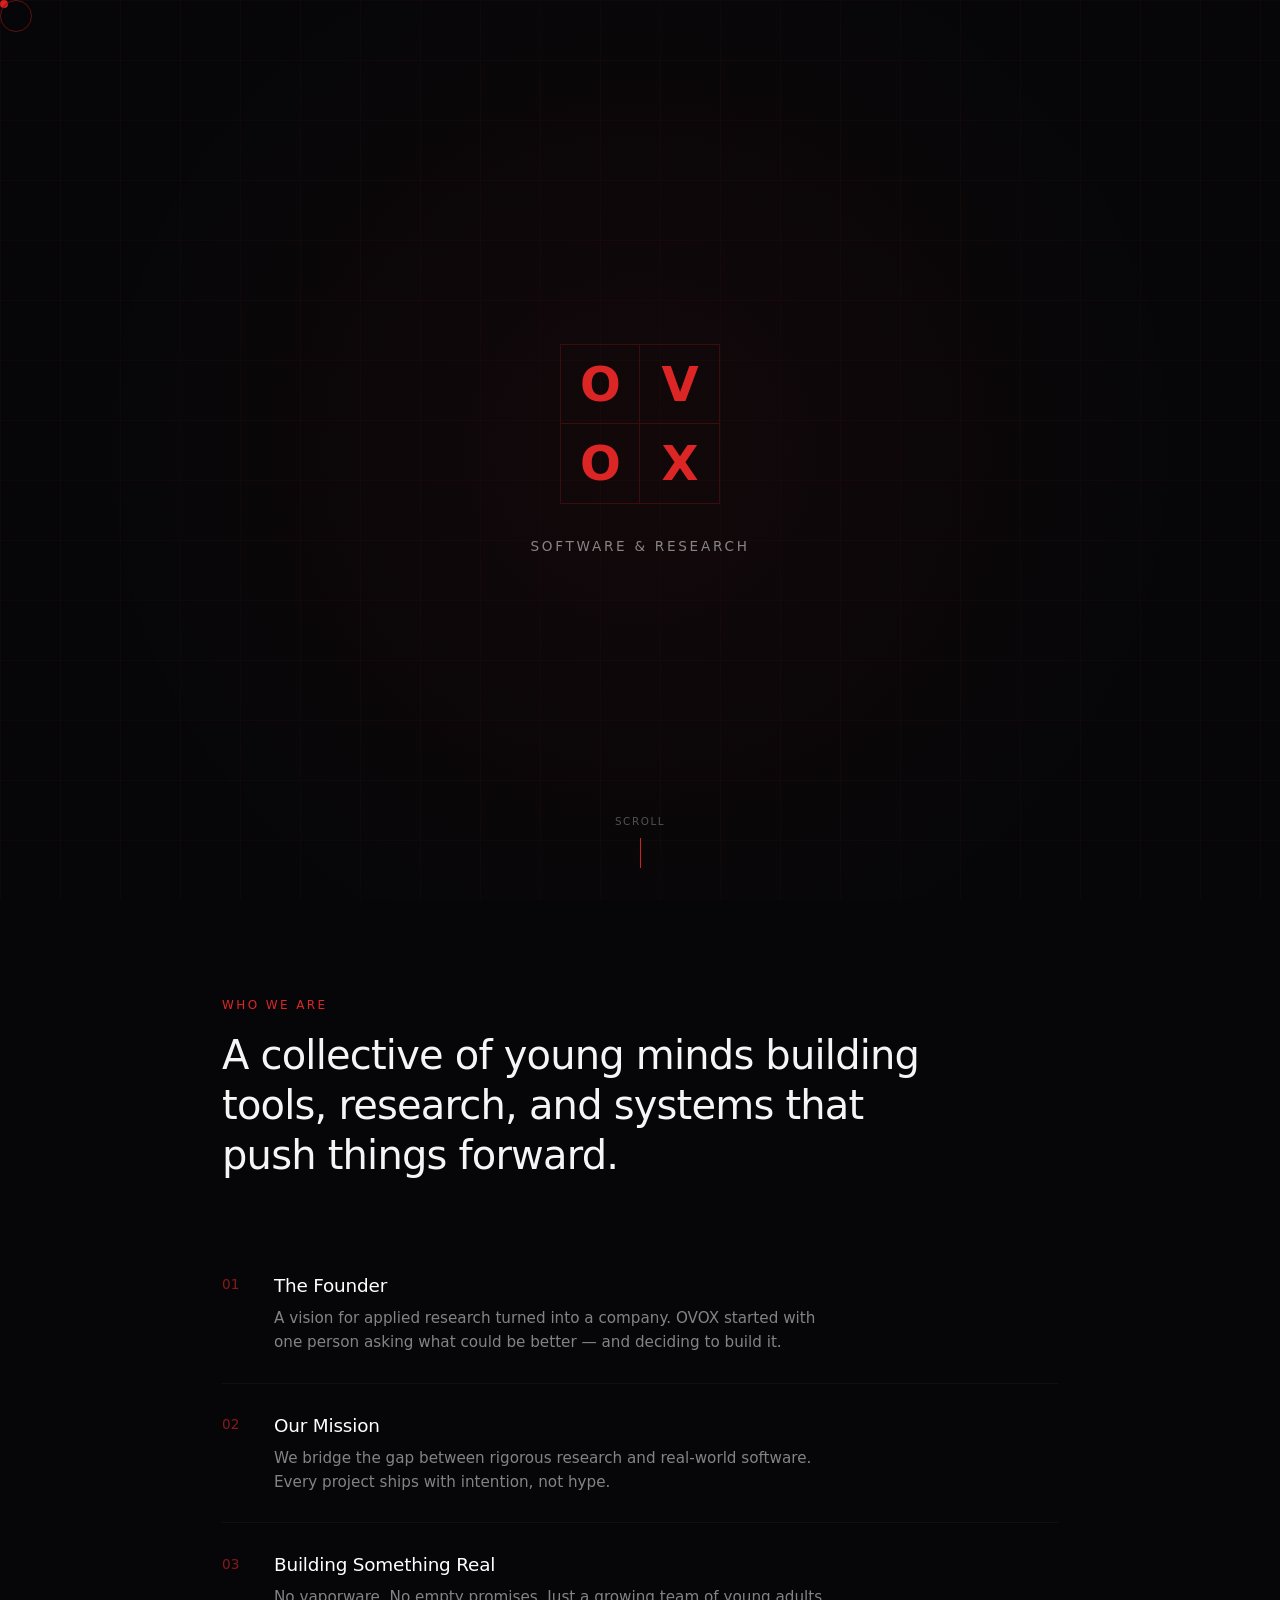
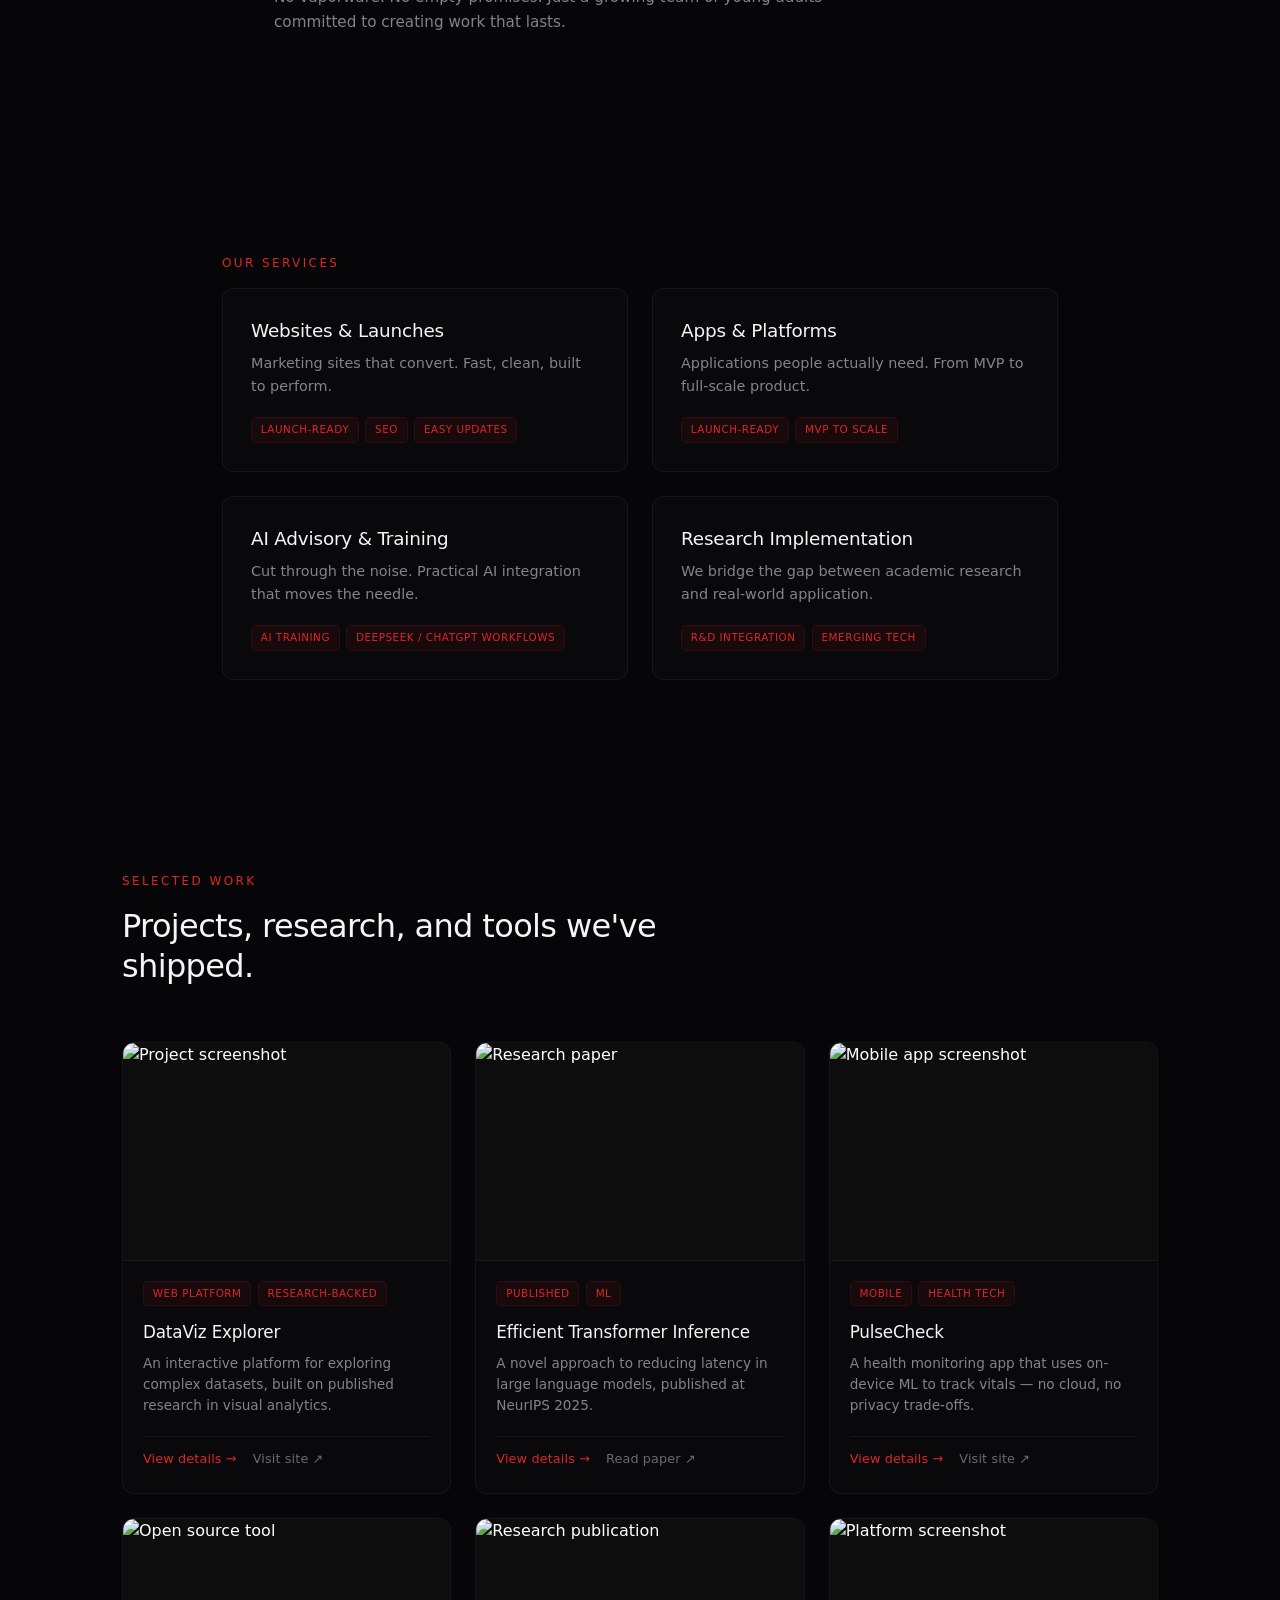
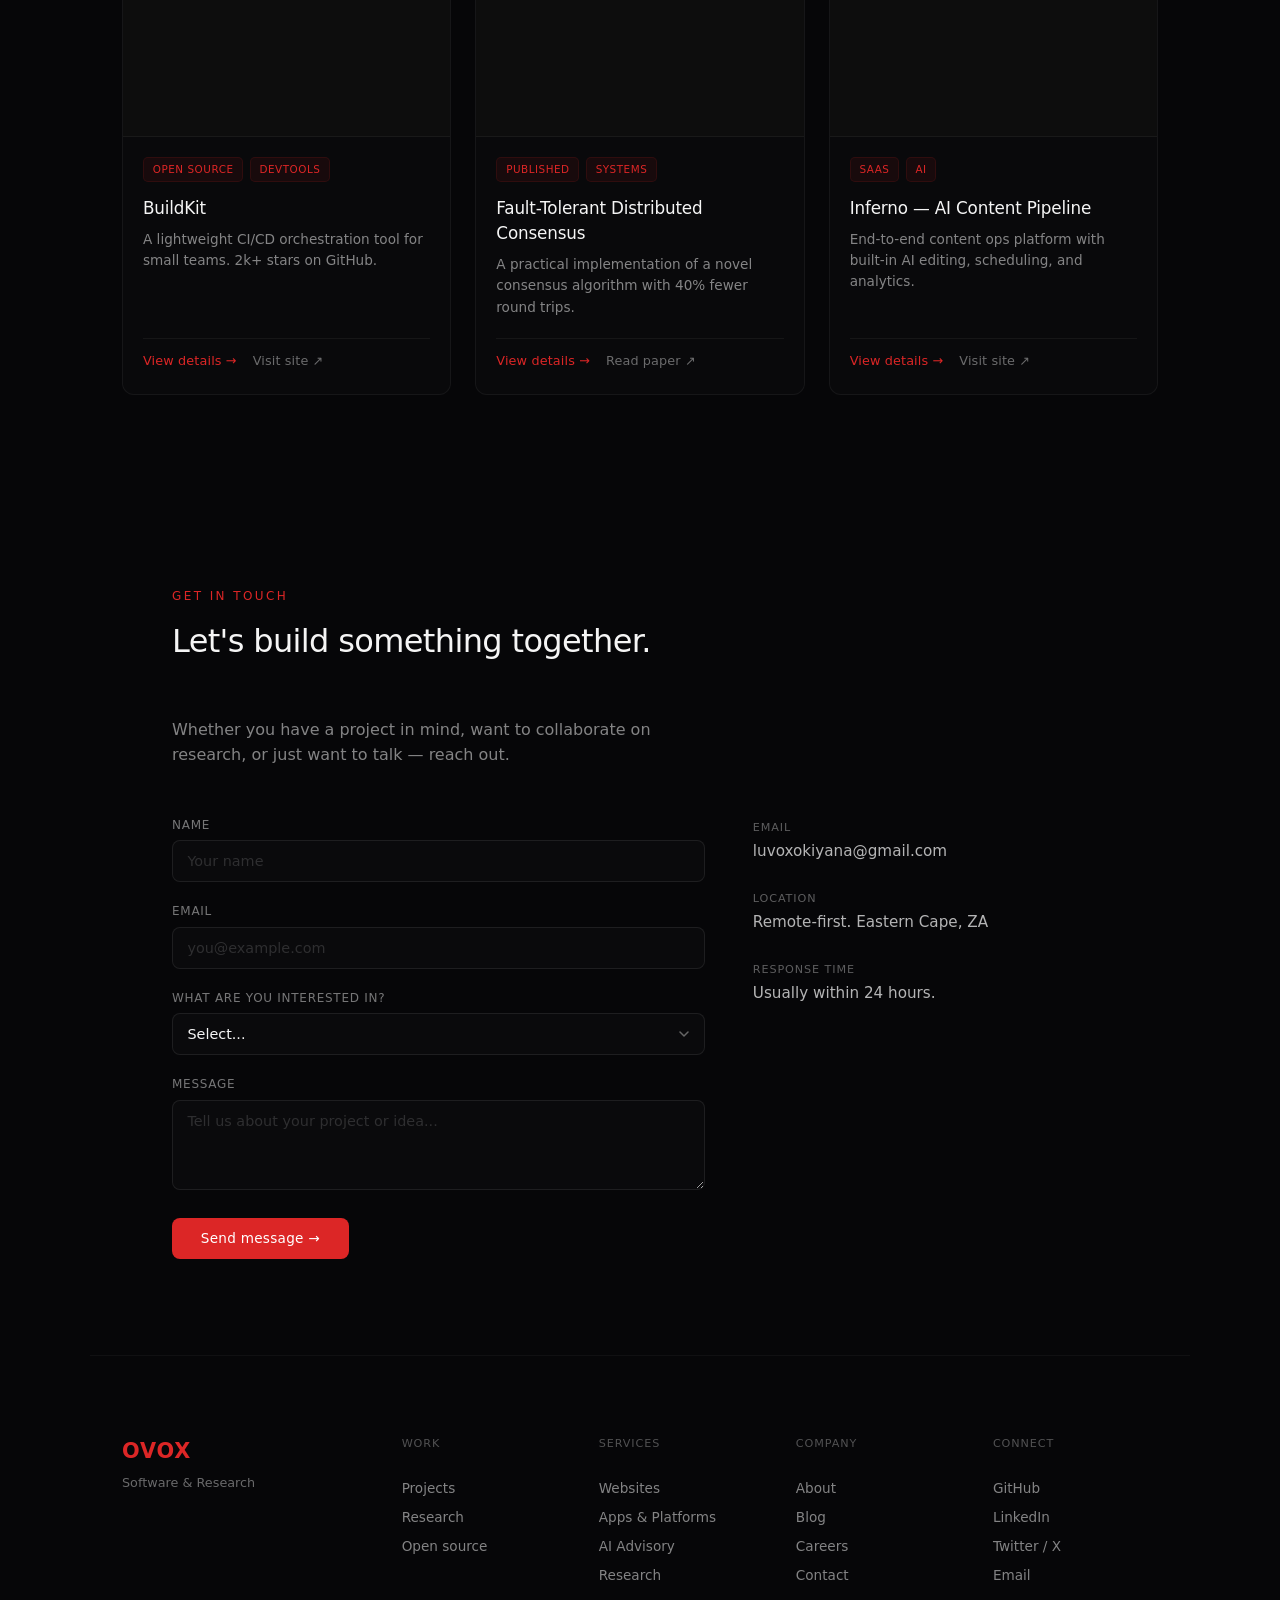
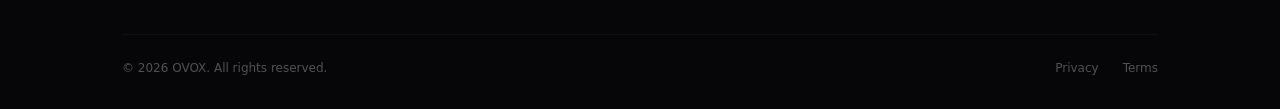
==== index.html @ ed53d941 "rough skeloton of the website" ====
<!DOCTYPE html>
<html lang="en">
<head>
    <meta charset="UTF-8">
    <meta name="viewport" content="width=device-width, initial-scale=1.0">
    <title>OVOX | Software & Research</title>
    <link rel="stylesheet" href="css/styles.css">
</head>
<body>
    <!-- Custom cursor elements -->
    <div class="cursor" id="cursor"></div>
    <div class="cursor-follower" id="cursorFollower"></div>

    <!-- Hero -->
    <div class="hero">
        <!-- Floating particles -->
        <div class="particles" id="particles"></div>

        <div class="logo-wrapper reveal">
            <div class="logo-icon">
                <div class="block">O</div>
                <div class="block">V</div>
                <div class="block">O</div>
                <div class="block">X</div>
            </div>
        </div>
        <p class="tagline reveal">Software & Research</p>

        <!-- Scroll indicator -->
        <div class="scroll-indicator" onclick="document.querySelector('.about').scrollIntoView({behavior:'smooth'})">
            <span>Scroll</span>
            <div class="scroll-line"></div>
        </div>
    </div>

    <!-- About -->
    <div class="about reveal" id="about">
        <span class="subheading">Who we are</span>
        <h2 class="heading">A collective of young minds building tools, research, and systems that push things forward.</h2>
        <div class="points">
            <div class="point">
                <span class="point-number">01</span>
                <div class="point-content">
                    <h3 class="point-title">The Founder</h3>
                    <p class="point-desc">A vision for applied research turned into a company. OVOX started with one person asking what could be better — and deciding to build it.</p>
                </div>
            </div>
            <div class="point">
                <span class="point-number">02</span>
                <div class="point-content">
                    <h3 class="point-title">Our Mission</h3>
                    <p class="point-desc">We bridge the gap between rigorous research and real-world software. Every project ships with intention, not hype.</p>
                </div>
            </div>
            <div class="point">
                <span class="point-number">03</span>
                <div class="point-content">
                    <h3 class="point-title">Building Something Real</h3>
                    <p class="point-desc">No vaporware. No empty promises. Just a growing team of young adults committed to creating work that lasts.</p>
                </div>
            </div>
        </div>
    </div>

    <!-- Services -->
    <div class="our-services reveal" id="services">
        <span class="subheading">Our Services</span>
        <div class="services-grid">
            <div class="service">
                <div class="service-title">Websites & Launches</div>
                <p class="service-desc">Marketing sites that convert. Fast, clean, built to perform.</p>
                <div class="badges">
                    <span class="badge">Launch-ready</span>
                    <span class="badge">SEO</span>
                    <span class="badge">Easy updates</span>
                </div>
            </div>
            <div class="service">
                <div class="service-title">Apps & Platforms</div>
                <p class="service-desc">Applications people actually need. From MVP to full-scale product.</p>
                <div class="badges">
                    <span class="badge">Launch-ready</span>
                    <span class="badge">MVP to scale</span>
                </div>
            </div>
            <div class="service">
                <div class="service-title">AI Advisory & Training</div>
                <p class="service-desc">Cut through the noise. Practical AI integration that moves the needle.</p>
                <div class="badges">
                    <span class="badge">AI training</span>
                    <span class="badge">DeepSeek / ChatGPT workflows</span>
                </div>
            </div>
            <div class="service">
                <div class="service-title">Research Implementation</div>
                <p class="service-desc">We bridge the gap between academic research and real-world application.</p>
                <div class="badges">
                    <span class="badge">R&D integration</span>
                    <span class="badge">Emerging tech</span>
                </div>
            </div>
        </div>
    </div>

    <!-- Selected Work -->
    <div class="selected-work reveal" id="projects">
        <span class="subheading">Selected Work</span>
        <h2 class="section-heading">Projects, research, and tools we've shipped.</h2>
        <div class="work-grid">
            <div class="work-card">
                <div class="work-image">
                    <img src="https://placehold.co/600x400/0a0a0a/333333?text=Project+01" alt="Project screenshot">
                </div>
                <div class="work-body">
                    <div class="badges">
                        <span class="badge">Web Platform</span>
                        <span class="badge">Research-backed</span>
                    </div>
                    <h3 class="work-title">DataViz Explorer</h3>
                    <p class="work-desc">An interactive platform for exploring complex datasets, built on published research in visual analytics.</p>
                    <div class="work-actions">
                        <a href="#" class="action-link">View details →</a>
                        <a href="#" class="action-link external">Visit site ↗</a>
                    </div>
                </div>
            </div>
            <div class="work-card">
                <div class="work-image">
                    <img src="https://placehold.co/600x400/0a0a0a/333333?text=Research+Paper" alt="Research paper">
                </div>
                <div class="work-body">
                    <div class="badges">
                        <span class="badge">Published</span>
                        <span class="badge">ML</span>
                    </div>
                    <h3 class="work-title">Efficient Transformer Inference</h3>
                    <p class="work-desc">A novel approach to reducing latency in large language models, published at NeurIPS 2025.</p>
                    <div class="work-actions">
                        <a href="#" class="action-link">View details →</a>
                        <a href="#" class="action-link external">Read paper ↗</a>
                    </div>
                </div>
            </div>
            <div class="work-card">
                <div class="work-image">
                    <img src="https://placehold.co/600x400/0a0a0a/333333?text=Mobile+App" alt="Mobile app screenshot">
                </div>
                <div class="work-body">
                    <div class="badges">
                        <span class="badge">Mobile</span>
                        <span class="badge">Health Tech</span>
                    </div>
                    <h3 class="work-title">PulseCheck</h3>
                    <p class="work-desc">A health monitoring app that uses on-device ML to track vitals — no cloud, no privacy trade-offs.</p>
                    <div class="work-actions">
                        <a href="#" class="action-link">View details →</a>
                        <a href="#" class="action-link external">Visit site ↗</a>
                    </div>
                </div>
            </div>
            <div class="work-card">
                <div class="work-image">
                    <img src="https://placehold.co/600x400/0a0a0a/333333?text=OSS+Tool" alt="Open source tool">
                </div>
                <div class="work-body">
                    <div class="badges">
                        <span class="badge">Open Source</span>
                        <span class="badge">DevTools</span>
                    </div>
                    <h3 class="work-title">BuildKit</h3>
                    <p class="work-desc">A lightweight CI/CD orchestration tool for small teams. 2k+ stars on GitHub.</p>
                    <div class="work-actions">
                        <a href="#" class="action-link">View details →</a>
                        <a href="#" class="action-link external">Visit site ↗</a>
                    </div>
                </div>
            </div>
            <div class="work-card">
                <div class="work-image">
                    <img src="https://placehold.co/600x400/0a0a0a/333333?text=Research+02" alt="Research publication">
                </div>
                <div class="work-body">
                    <div class="badges">
                        <span class="badge">Published</span>
                        <span class="badge">Systems</span>
                    </div>
                    <h3 class="work-title">Fault-Tolerant Distributed Consensus</h3>
                    <p class="work-desc">A practical implementation of a novel consensus algorithm with 40% fewer round trips.</p>
                    <div class="work-actions">
                        <a href="#" class="action-link">View details →</a>
                        <a href="#" class="action-link external">Read paper ↗</a>
                    </div>
                </div>
            </div>
            <div class="work-card">
                <div class="work-image">
                    <img src="https://placehold.co/600x400/0a0a0a/333333?text=Platform" alt="Platform screenshot">
                </div>
                <div class="work-body">
                    <div class="badges">
                        <span class="badge">SaaS</span>
                        <span class="badge">AI</span>
                    </div>
                    <h3 class="work-title">Inferno — AI Content Pipeline</h3>
                    <p class="work-desc">End-to-end content ops platform with built-in AI editing, scheduling, and analytics.</p>
                    <div class="work-actions">
                        <a href="#" class="action-link">View details →</a>
                        <a href="#" class="action-link external">Visit site ↗</a>
                    </div>
                </div>
            </div>
        </div>
    </div>

    <!-- Contact -->
    <div class="contact reveal" id="contact">
        <span class="subheading">Get in touch</span>
        <h2 class="section-heading">Let's build something together.</h2>
        <p class="contact-intro">Whether you have a project in mind, want to collaborate on research, or just want to talk — reach out.</p>
        <div class="contact-grid">
            <div class="contact-form-wrapper">
                <form class="contact-form" onsubmit="handleSubmit(event)">
                    <div class="form-group">
                        <label for="name">Name</label>
                        <input type="text" id="name" placeholder="Your name" required>
                    </div>
                    <div class="form-group">
                        <label for="email">Email</label>
                        <input type="email" id="email" placeholder="you@example.com" required>
                    </div>
                    <div class="form-group">
                        <label for="type">What are you interested in?</label>
                        <select id="type">
                            <option value="">Select...</option>
                            <option value="project">New project</option>
                            <option value="research">Research collaboration</option>
                            <option value="advisory">AI advisory</option>
                            <option value="other">Something else</option>
                        </select>
                    </div>
                    <div class="form-group">
                        <label for="message">Message</label>
                        <textarea id="message" rows="4" placeholder="Tell us about your project or idea..." required></textarea>
                    </div>
                    <button type="submit" class="submit-btn">Send message →</button>
                </form>
            </div>
            <div class="contact-info">
                <div class="info-item">
                    <span class="info-label">Email</span>
                    <a href="mailto:hello@ovox.co" class="info-value">luvoxokiyana@gmail.com</a>
                </div>
                <div class="info-item">
                    <span class="info-label">Location</span>
                    <span class="info-value">Remote-first. Eastern Cape, ZA</span>
                </div>
                <div class="info-item">
                    <span class="info-label">Response time</span>
                    <span class="info-value">Usually within 24 hours.</span>
                </div>
            </div>
        </div>
    </div>

    <!-- Footer -->
    <footer class="footer">
        <div class="footer-grid">
            <div class="footer-brand">
                <div class="footer-logo">
                    <span>OVOX</span>
                </div>
                <p class="footer-tagline">Software & Research</p>
            </div>
            <div class="footer-links">
                <h4 class="footer-heading">Work</h4>
                <a href="#projects">Projects</a>
                <a href="#projects">Research</a>
                <a href="https://github.com/luvoxokiyana">Open source</a>
            </div>
            <div class="footer-links">
                <h4 class="footer-heading">Services</h4>
                <a href="#services">Websites</a>
                <a href="#services">Apps & Platforms</a>
                <a href="#services">AI Advisory</a>
                <a href="#services">Research</a>
            </div>
            <div class="footer-links">
                <h4 class="footer-heading">Company</h4>
                <a href="#about">About</a>
                <a href="#about">Blog</a>
                <a href="#about">Careers</a>
                <a href="#contact">Contact</a>
            </div>
            <div class="footer-links">
                <h4 class="footer-heading">Connect</h4>
                <a href="https://github.com/luvoxokiyana">GitHub</a>
                <a href="#">LinkedIn</a>
                <a href="#">Twitter / X</a>
                <a href="#">Email</a>
            </div>
        </div>
        <div class="footer-bottom">
            <span>© 2026 OVOX. All rights reserved.</span>
            <div class="footer-bottom-links">
                <a href="#">Privacy</a>
                <a href="#">Terms</a>
            </div>
        </div>
    </footer>

    <script src="js/main.js"></script>
</body>
</html>
---- css/styles.css ----
/* ========== RESET & BASE ========== */
        * {
            margin: 0;
            padding: 0;
            box-sizing: border-box;
        }

        html {
            scroll-behavior: smooth;
        }

        body {
            font-family: 'Inter', 'SF Pro Display', 'Segoe UI', system-ui, -apple-system, sans-serif;
            background: #060608;
            color: #ffffff;
            line-height: 1.5;
            cursor: default;
        }

        /* Custom cursor */
        .cursor {
            width: 8px;
            height: 8px;
            background: #dc2626;
            border-radius: 50%;
            position: fixed;
            pointer-events: none;
            z-index: 9999;
            mix-blend-mode: difference;
            transition: transform 0.15s ease;
        }

        .cursor-follower {
            width: 32px;
            height: 32px;
            border: 1px solid rgba(220, 38, 38, 0.4);
            border-radius: 50%;
            position: fixed;
            pointer-events: none;
            z-index: 9998;
            transition: transform 0.3s ease, width 0.3s ease, height 0.3s ease;
        }

        /* ========== UTILITY ========== */
        .subheading {
            display: block;
            font-size: 0.75rem;
            font-weight: 500;
            letter-spacing: 0.2em;
            text-transform: uppercase;
            color: #dc2626;
            margin-bottom: 1rem;
        }

        .section-heading {
            font-size: 2rem;
            font-weight: 500;
            letter-spacing: -0.02em;
            line-height: 1.25;
            color: #f5f5f5;
            margin-bottom: 3.5rem;
            max-width: 600px;
        }

        /* ========== HERO ========== */
        .hero {
            min-height: 100vh;
            background-color: #060608;
            display: flex;
            flex-direction: column;
            align-items: center;
            justify-content: center;
            position: relative;
            overflow: hidden;
            background-image:
                linear-gradient(rgba(220, 38, 38, 0.04) 1px, transparent 1px),
                linear-gradient(90deg, rgba(220, 38, 38, 0.04) 1px, transparent 1px);
            background-size: 60px 60px;
        }

        .hero::before {
            content: '';
            position: absolute;
            inset: 0;
            background: radial-gradient(circle at 50% 50%, rgba(220, 38, 38, 0.06) 0%, transparent 70%);
            pointer-events: none;
        }

        /* Scan line effect */
        .hero::after {
            content: '';
            position: absolute;
            top: 0;
            left: 0;
            width: 100%;
            height: 100%;
            background: repeating-linear-gradient(0deg,
                    transparent,
                    transparent 2px,
                    rgba(0, 0, 0, 0.03) 2px,
                    rgba(0, 0, 0, 0.03) 4px);
            pointer-events: none;
            z-index: 1;
        }

        /* Floating particles */
        .particles {
            position: absolute;
            inset: 0;
            pointer-events: none;
            z-index: 0;
        }

        .particle {
            position: absolute;
            width: 2px;
            height: 2px;
            background: #dc2626;
            border-radius: 50%;
            animation: float 6s infinite;
            opacity: 0;
        }

        @keyframes float {
            0% {
                opacity: 0;
                transform: translateY(0) translateX(0);
            }
            20% {
                opacity: 0.6;
            }
            100% {
                opacity: 0;
                transform: translateY(-100vh) translateX(50px);
            }
        }

        .logo-wrapper {
            position: relative;
            z-index: 2;
            margin-bottom: 2rem;
        }

        .logo-icon {
            display: grid;
            grid-template-columns: 1fr 1fr;
            grid-template-rows: 1fr 1fr;
            width: 160px;
            height: 160px;
            font-weight: 700;
            transition: transform 0.4s cubic-bezier(0.175, 0.885, 0.32, 1.275);
            animation: logoPulse 4s ease-in-out infinite;
        }

        @keyframes logoPulse {
            0%,
            100% {
                filter: drop-shadow(0 0 20px rgba(220, 38, 38, 0.3));
            }
            50% {
                filter: drop-shadow(0 0 40px rgba(220, 38, 38, 0.6));
            }
        }

        .logo-icon:hover {
            transform: scale(1.05) rotate(-2deg);
        }

        .block {
            display: flex;
            align-items: center;
            justify-content: center;
            font-size: 3rem;
            font-weight: 600;
            letter-spacing: -0.02em;
            color: #dc2626;
            background: transparent;
            border: 1px solid rgba(220, 38, 38, 0.2);
            transition: all 0.3s ease;
            user-select: none;
            position: relative;
        }

        .block:nth-child(1) {
            border-right: 1px solid rgba(220, 38, 38, 0.2);
            border-bottom: 1px solid rgba(220, 38, 38, 0.2);
        }
        .block:nth-child(2) {
            border-left: none;
            border-bottom: 1px solid rgba(220, 38, 38, 0.2);
        }
        .block:nth-child(3) {
            border-right: 1px solid rgba(220, 38, 38, 0.2);
            border-top: none;
        }
        .block:nth-child(4) {
            border-left: none;
            border-top: none;
        }

        .logo-icon:hover .block {
            border-color: rgba(220, 38, 38, 0.6);
            text-shadow: 0 0 20px rgba(220, 38, 38, 0.5);
        }

        .tagline {
            position: relative;
            z-index: 2;
            font-size: 0.85rem;
            font-weight: 400;
            letter-spacing: 0.2em;
            text-transform: uppercase;
            color: rgba(255, 255, 255, 0.5);
            animation: fadeInUp 1s ease 0.3s both;
        }

        @keyframes fadeInUp {
            from {
                opacity: 0;
                transform: translateY(20px);
            }
            to {
                opacity: 1;
                transform: translateY(0);
            }
        }

        /* Scroll indicator */
        .scroll-indicator {
            position: absolute;
            bottom: 2rem;
            left: 50%;
            transform: translateX(-50%);
            z-index: 2;
            display: flex;
            flex-direction: column;
            align-items: center;
            gap: 0.5rem;
            animation: bounce 2s infinite;
            cursor: pointer;
        }

        .scroll-indicator span {
            font-size: 0.65rem;
            letter-spacing: 0.15em;
            text-transform: uppercase;
            color: rgba(255, 255, 255, 0.3);
        }

        .scroll-line {
            width: 1px;
            height: 30px;
            background: rgba(220, 38, 38, 0.4);
            position: relative;
            overflow: hidden;
        }

        .scroll-line::after {
            content: '';
            position: absolute;
            top: 0;
            left: 0;
            width: 100%;
            height: 100%;
            background: #dc2626;
            animation: scrollDown 2s infinite;
        }

        @keyframes scrollDown {
            0% {
                transform: translateY(-100%);
            }
            100% {
                transform: translateY(100%);
            }
        }

        @keyframes bounce {
            0%,
            100% {
                transform: translateX(-50%) translateY(0);
            }
            50% {
                transform: translateX(-50%) translateY(8px);
            }
        }

        /* ========== ABOUT ========== */
        .about {
            max-width: 900px;
            margin: 0 auto;
            padding: 6rem 2rem;
            color: #ffffff;
            position: relative;
        }

        .heading {
            font-size: 2.5rem;
            font-weight: 500;
            line-height: 1.25;
            letter-spacing: -0.02em;
            color: #f5f5f5;
            margin-bottom: 4rem;
            max-width: 700px;
        }

        .points {
            display: flex;
            flex-direction: column;
            gap: 0;
        }

        .point {
            display: flex;
            align-items: flex-start;
            gap: 1.5rem;
            padding: 1.75rem 0;
            border-bottom: 1px solid rgba(255, 255, 255, 0.04);
            transition: all 0.3s ease;
            cursor: default;
            position: relative;
        }

        .point::before {
            content: '';
            position: absolute;
            left: 0;
            top: 0;
            width: 0;
            height: 100%;
            background: rgba(220, 38, 38, 0.03);
            transition: width 0.4s ease;
        }

        .point:hover::before {
            width: 100%;
        }

        .point:hover {
            padding-left: 0.5rem;
        }

        .point:last-child {
            border-bottom: none;
        }

        .point-number {
            font-size: 0.85rem;
            font-weight: 500;
            color: #dc2626;
            opacity: 0.6;
            min-width: 28px;
            padding-top: 0.15rem;
            transition: opacity 0.3s ease;
            position: relative;
            z-index: 1;
        }

        .point:hover .point-number {
            opacity: 1;
        }

        .point-content {
            position: relative;
            z-index: 1;
        }

        .point-title {
            font-size: 1.15rem;
            font-weight: 500;
            color: #ffffff;
            margin-bottom: 0.4rem;
            letter-spacing: -0.01em;
        }

        .point-desc {
            font-size: 0.95rem;
            line-height: 1.6;
            color: rgba(255, 255, 255, 0.5);
            max-width: 550px;
            transition: color 0.3s ease;
        }

        .point:hover .point-desc {
            color: rgba(255, 255, 255, 0.7);
        }

        /* ========== SERVICES ========== */
        .our-services {
            max-width: 900px;
            margin: 0 auto;
            padding: 6rem 2rem;
            color: #ffffff;
        }

        .services-grid {
            display: grid;
            grid-template-columns: 1fr 1fr;
            gap: 1.5rem;
        }

        .service {
            background: rgba(255, 255, 255, 0.015);
            border: 1px solid rgba(255, 255, 255, 0.05);
            border-radius: 12px;
            padding: 1.75rem;
            transition: all 0.4s cubic-bezier(0.175, 0.885, 0.32, 1.275);
            position: relative;
            overflow: hidden;
        }

        .service::after {
            content: '';
            position: absolute;
            top: -50%;
            right: -50%;
            width: 100%;
            height: 100%;
            background: radial-gradient(circle, rgba(220, 38, 38, 0.08) 0%, transparent 70%);
            opacity: 0;
            transition: opacity 0.4s ease;
            pointer-events: none;
        }

        .service:hover {
            border-color: rgba(220, 38, 38, 0.25);
            transform: translateY(-4px);
            box-shadow: 0 20px 40px rgba(0, 0, 0, 0.4);
        }

        .service:hover::after {
            opacity: 1;
        }

        .service-title {
            font-size: 1.15rem;
            font-weight: 500;
            letter-spacing: -0.01em;
            color: #f5f5f5;
            margin-bottom: 0.5rem;
            position: relative;
            z-index: 1;
        }

        .service-desc {
            font-size: 0.9rem;
            line-height: 1.55;
            color: rgba(255, 255, 255, 0.5);
            margin-bottom: 1.25rem;
            position: relative;
            z-index: 1;
        }

        .badges {
            display: flex;
            flex-wrap: wrap;
            gap: 0.4rem;
            position: relative;
            z-index: 1;
        }

        .badge {
            font-size: 0.65rem;
            font-weight: 500;
            letter-spacing: 0.05em;
            text-transform: uppercase;
            color: #dc2626;
            background: rgba(220, 38, 38, 0.07);
            border: 1px solid rgba(220, 38, 38, 0.12);
            border-radius: 5px;
            padding: 0.25rem 0.55rem;
            white-space: nowrap;
            transition: all 0.3s ease;
        }

        .service:hover .badge {
            border-color: rgba(220, 38, 38, 0.3);
            background: rgba(220, 38, 38, 0.1);
        }

        /* ========== SELECTED WORK ========== */
        .selected-work {
            max-width: 1100px;
            margin: 0 auto;
            padding: 6rem 2rem;
            color: #ffffff;
        }

        .work-grid {
            display: grid;
            grid-template-columns: repeat(3, 1fr);
            gap: 1.5rem;
        }

        .work-card {
            background: rgba(255, 255, 255, 0.015);
            border: 1px solid rgba(255, 255, 255, 0.05);
            border-radius: 12px;
            overflow: hidden;
            transition: all 0.4s cubic-bezier(0.175, 0.885, 0.32, 1.275);
            display: flex;
            flex-direction: column;
            position: relative;
        }

        .work-card:hover {
            border-color: rgba(220, 38, 38, 0.25);
            transform: translateY(-6px);
            box-shadow: 0 30px 60px rgba(0, 0, 0, 0.5);
        }

        .work-image {
            width: 100%;
            aspect-ratio: 3 / 2;
            overflow: hidden;
            background: #0d0d0d;
            border-bottom: 1px solid rgba(255, 255, 255, 0.05);
            position: relative;
        }

        .work-image img {
            width: 100%;
            height: 100%;
            object-fit: cover;
            display: block;
            transition: transform 0.5s ease;
        }

        .work-card:hover .work-image img {
            transform: scale(1.05);
        }

        /* Overlay on hover */
        .work-image::after {
            content: '';
            position: absolute;
            inset: 0;
            background: rgba(220, 38, 38, 0.1);
            opacity: 0;
            transition: opacity 0.3s ease;
        }

        .work-card:hover .work-image::after {
            opacity: 1;
        }

        .work-body {
            padding: 1.25rem 1.25rem 1.5rem;
            display: flex;
            flex-direction: column;
            flex: 1;
        }

        .work-title {
            font-size: 1.05rem;
            font-weight: 500;
            letter-spacing: -0.01em;
            color: #f5f5f5;
            margin-bottom: 0.5rem;
            margin-top: 0.85rem;
        }

        .work-desc {
            font-size: 0.85rem;
            line-height: 1.55;
            color: rgba(255, 255, 255, 0.5);
            margin-bottom: 1.25rem;
            flex: 1;
        }

        .work-actions {
            display: flex;
            gap: 1rem;
            padding-top: 0.75rem;
            border-top: 1px solid rgba(255, 255, 255, 0.05);
        }

        .action-link {
            font-size: 0.8rem;
            font-weight: 500;
            color: #dc2626;
            text-decoration: none;
            transition: all 0.2s ease;
            letter-spacing: 0.01em;
            position: relative;
        }

        .action-link::after {
            content: '';
            position: absolute;
            bottom: -2px;
            left: 0;
            width: 0;
            height: 1px;
            background: #dc2626;
            transition: width 0.3s ease;
        }

        .action-link:hover::after {
            width: 100%;
        }

        .action-link.external {
            color: rgba(255, 255, 255, 0.4);
        }

        .action-link.external::after {
            background: rgba(255, 255, 255, 0.4);
        }

        .action-link.external:hover {
            color: rgba(255, 255, 255, 0.8);
        }

        /* ========== CONTACT ========== */
        .contact {
            max-width: 1000px;
            margin: 0 auto;
            padding: 6rem 2rem;
            color: #ffffff;
        }

        .contact-intro {
            font-size: 1rem;
            line-height: 1.6;
            color: rgba(255, 255, 255, 0.5);
            margin-bottom: 3rem;
            max-width: 500px;
        }

        .contact-grid {
            display: grid;
            grid-template-columns: 1.2fr 0.8fr;
            gap: 3rem;
        }

        .contact-form {
            display: flex;
            flex-direction: column;
            gap: 1.25rem;
        }

        .form-group {
            display: flex;
            flex-direction: column;
            gap: 0.4rem;
        }

        .form-group label {
            font-size: 0.75rem;
            font-weight: 500;
            letter-spacing: 0.06em;
            text-transform: uppercase;
            color: rgba(255, 255, 255, 0.45);
        }

        .form-group input,
        .form-group select,
        .form-group textarea {
            background: rgba(255, 255, 255, 0.02);
            border: 1px solid rgba(255, 255, 255, 0.08);
            border-radius: 8px;
            padding: 0.75rem 0.9rem;
            font-size: 0.9rem;
            font-family: inherit;
            color: #f5f5f5;
            transition: all 0.3s ease;
            outline: none;
            resize: vertical;
        }

        .form-group input:focus,
        .form-group select:focus,
        .form-group textarea:focus {
            border-color: rgba(220, 38, 38, 0.5);
            background: rgba(220, 38, 38, 0.03);
            box-shadow: 0 0 0 4px rgba(220, 38, 38, 0.05);
        }

        .form-group input::placeholder,
        .form-group textarea::placeholder {
            color: rgba(255, 255, 255, 0.15);
        }

        .form-group select {
            appearance: none;
            background-image: url("data:image/svg+xml,%3Csvg width='10' height='6' viewBox='0 0 10 6' fill='none' xmlns='http://www.w3.org/2000/svg'%3E%3Cpath d='M1 1L5 5L9 1' stroke='%23666666' stroke-width='1.5' stroke-linecap='round' stroke-linejoin='round'/%3E%3C/svg%3E");
            background-repeat: no-repeat;
            background-position: right 0.9rem center;
            padding-right: 2.2rem;
            cursor: pointer;
        }

        .form-group select option {
            background: #111;
            color: #f5f5f5;
        }

        .submit-btn {
            display: inline-flex;
            align-items: center;
            gap: 0.5rem;
            width: fit-content;
            margin-top: 0.5rem;
            padding: 0.8rem 1.8rem;
            font-size: 0.85rem;
            font-weight: 500;
            font-family: inherit;
            letter-spacing: 0.02em;
            color: #ffffff;
            background: #dc2626;
            border: none;
            border-radius: 8px;
            cursor: pointer;
            transition: all 0.3s ease;
            position: relative;
            overflow: hidden;
        }

        .submit-btn::before {
            content: '';
            position: absolute;
            top: 50%;
            left: 50%;
            width: 0;
            height: 0;
            background: rgba(255, 255, 255, 0.2);
            border-radius: 50%;
            transform: translate(-50%, -50%);
            transition: width 0.6s ease, height 0.6s ease;
        }

        .submit-btn:hover::before {
            width: 300px;
            height: 300px;
        }

        .submit-btn:hover {
            background: #b91c1c;
            transform: translateY(-2px);
            box-shadow: 0 10px 30px rgba(220, 38, 38, 0.3);
        }

        .submit-btn:active {
            transform: translateY(0);
        }

        .contact-info {
            display: flex;
            flex-direction: column;
            gap: 1.75rem;
            padding-top: 0.25rem;
        }

        .info-item {
            display: flex;
            flex-direction: column;
            gap: 0.2rem;
            transition: transform 0.3s ease;
        }

        .info-item:hover {
            transform: translateX(4px);
        }

        .info-label {
            font-size: 0.7rem;
            font-weight: 500;
            letter-spacing: 0.08em;
            text-transform: uppercase;
            color: rgba(255, 255, 255, 0.35);
        }

        .info-value {
            font-size: 0.95rem;
            color: rgba(255, 255, 255, 0.7);
            text-decoration: none;
            transition: color 0.2s ease;
        }

        a.info-value:hover {
            color: #dc2626;
        }

        /* ========== FOOTER ========== */
        .footer {
            max-width: 1100px;
            margin: 0 auto;
            padding: 5rem 2rem 2rem;
            color: #ffffff;
            border-top: 1px solid rgba(255, 255, 255, 0.04);
        }

        .footer-grid {
            display: grid;
            grid-template-columns: 1.5fr 1fr 1fr 1fr 1fr;
            gap: 2rem;
            margin-bottom: 3rem;
        }

        .footer-logo span {
            font-size: 1.3rem;
            font-weight: 700;
            letter-spacing: 0.04em;
            color: #dc2626;
            transition: text-shadow 0.3s ease;
        }

        .footer-logo:hover span {
            text-shadow: 0 0 20px rgba(220, 38, 38, 0.5);
        }

        .footer-tagline {
            font-size: 0.8rem;
            color: rgba(255, 255, 255, 0.4);
            margin-top: 0.35rem;
        }

        .footer-heading {
            font-size: 0.7rem;
            font-weight: 500;
            letter-spacing: 0.08em;
            text-transform: uppercase;
            color: rgba(255, 255, 255, 0.3);
            margin-bottom: 1rem;
        }

        .footer-links {
            display: flex;
            flex-direction: column;
            gap: 0.55rem;
        }

        .footer-links a {
            font-size: 0.85rem;
            color: rgba(255, 255, 255, 0.5);
            text-decoration: none;
            transition: all 0.2s ease;
            width: fit-content;
            position: relative;
        }

        .footer-links a::after {
            content: '';
            position: absolute;
            bottom: -2px;
            left: 0;
            width: 0;
            height: 1px;
            background: #dc2626;
            transition: width 0.3s ease;
        }

        .footer-links a:hover {
            color: #dc2626;
        }

        .footer-links a:hover::after {
            width: 100%;
        }

        .footer-bottom {
            display: flex;
            justify-content: space-between;
            align-items: center;
            padding-top: 1.5rem;
            border-top: 1px solid rgba(255, 255, 255, 0.04);
            font-size: 0.75rem;
            color: rgba(255, 255, 255, 0.3);
        }

        .footer-bottom-links {
            display: flex;
            gap: 1.5rem;
        }

        .footer-bottom-links a {
            color: rgba(255, 255, 255, 0.3);
            text-decoration: none;
            transition: color 0.2s ease;
        }

        .footer-bottom-links a:hover {
            color: rgba(255, 255, 255, 0.6);
        }

        /* ========== REVEAL ON SCROLL ========== */
        .reveal {
            opacity: 0;
            transform: translateY(30px);
            transition: opacity 0.8s ease, transform 0.8s ease;
        }

        .reveal.visible {
            opacity: 1;
            transform: translateY(0);
        }

        /* ========== RESPONSIVE ========== */
        @media (max-width: 900px) {
            .work-grid {
                grid-template-columns: 1fr 1fr;
            }
            .footer-grid {
                grid-template-columns: 1fr 1fr;
            }
            .footer-brand {
                grid-column: 1 / -1;
            }
        }

        @media (max-width: 768px) {
            .contact-grid {
                grid-template-columns: 1fr;
            }
            .contact-info {
                flex-direction: row;
                flex-wrap: wrap;
            }
            .heading {
                font-size: 1.75rem;
            }
            .section-heading {
                font-size: 1.5rem;
            }
        }

        @media (max-width: 700px) {
            .services-grid {
                grid-template-columns: 1fr;
            }
        }

        @media (max-width: 550px) {
            .work-grid {
                grid-template-columns: 1fr;
            }
            .footer-grid {
                grid-template-columns: 1fr;
            }
            .footer-bottom {
                flex-direction: column;
                gap: 0.75rem;
                align-items: flex-start;
            }
            .point {
                flex-direction: column;
                gap: 0.5rem;
            }
        }
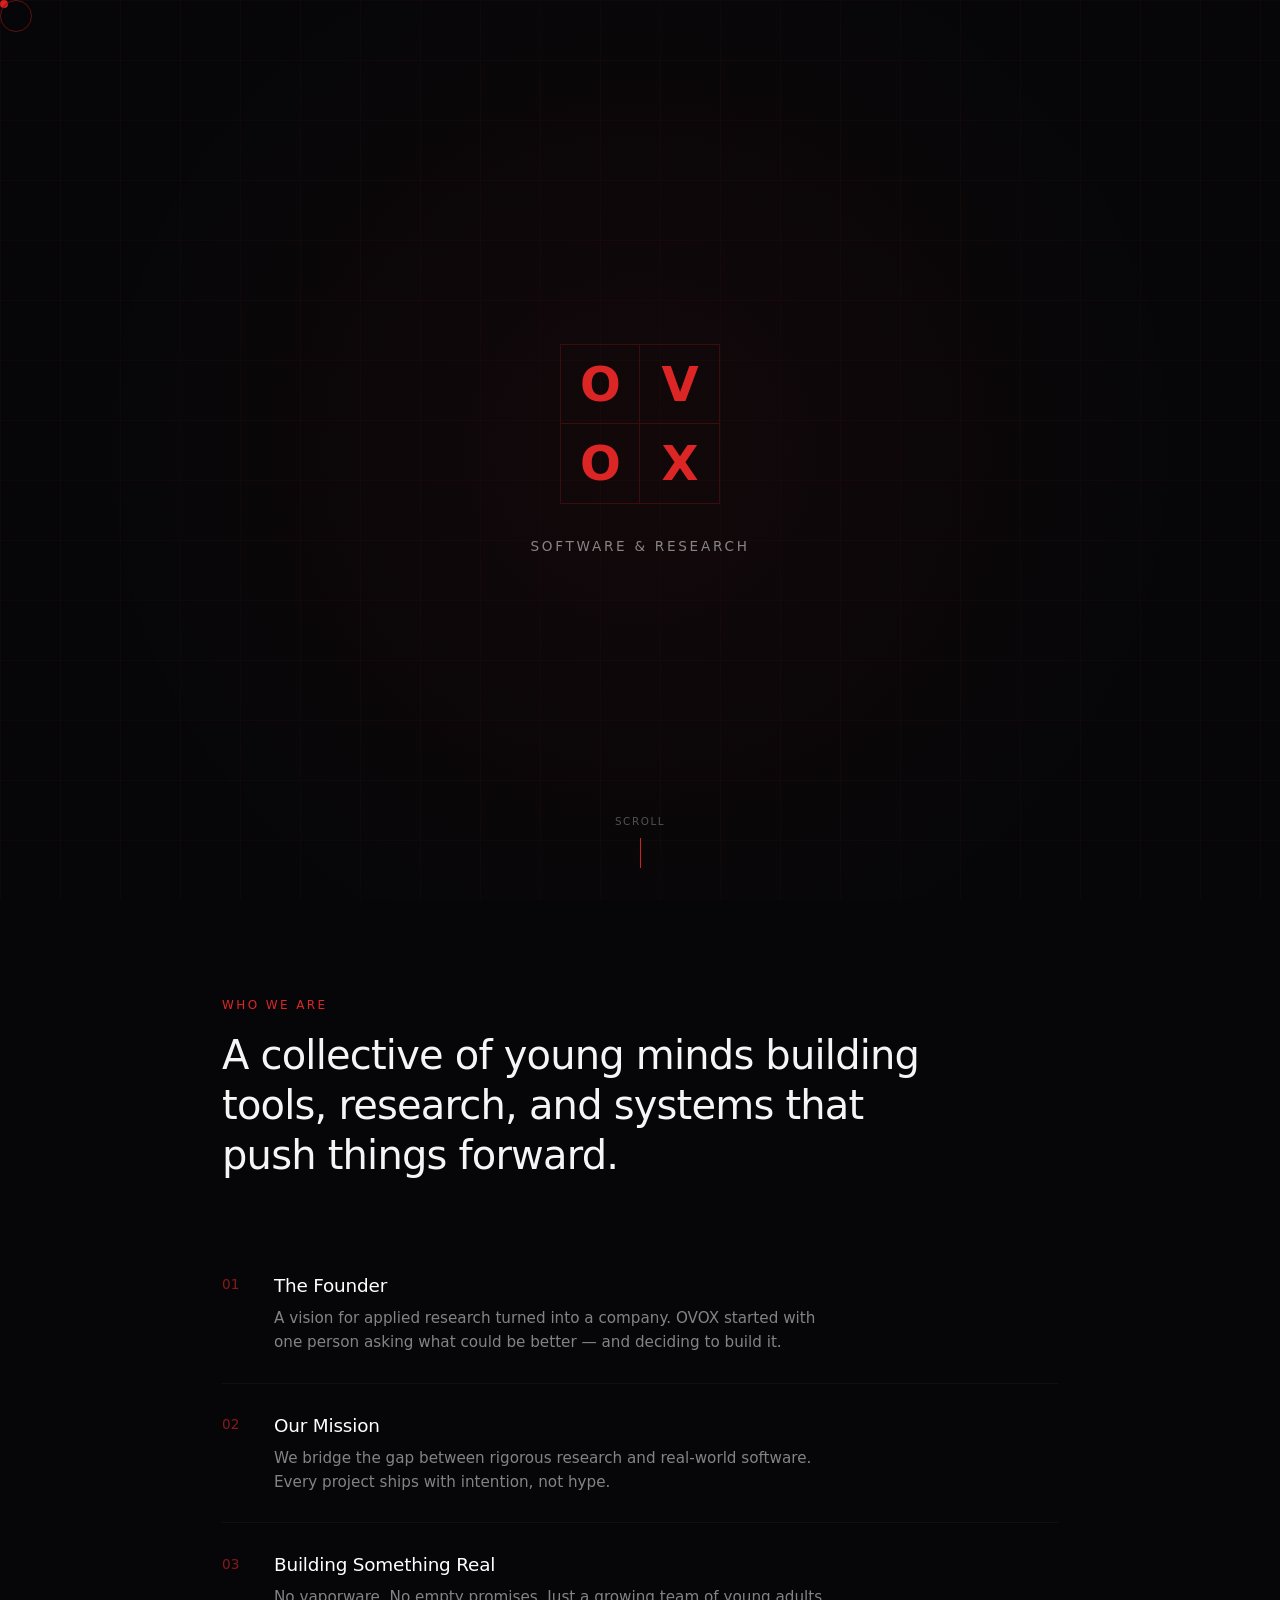
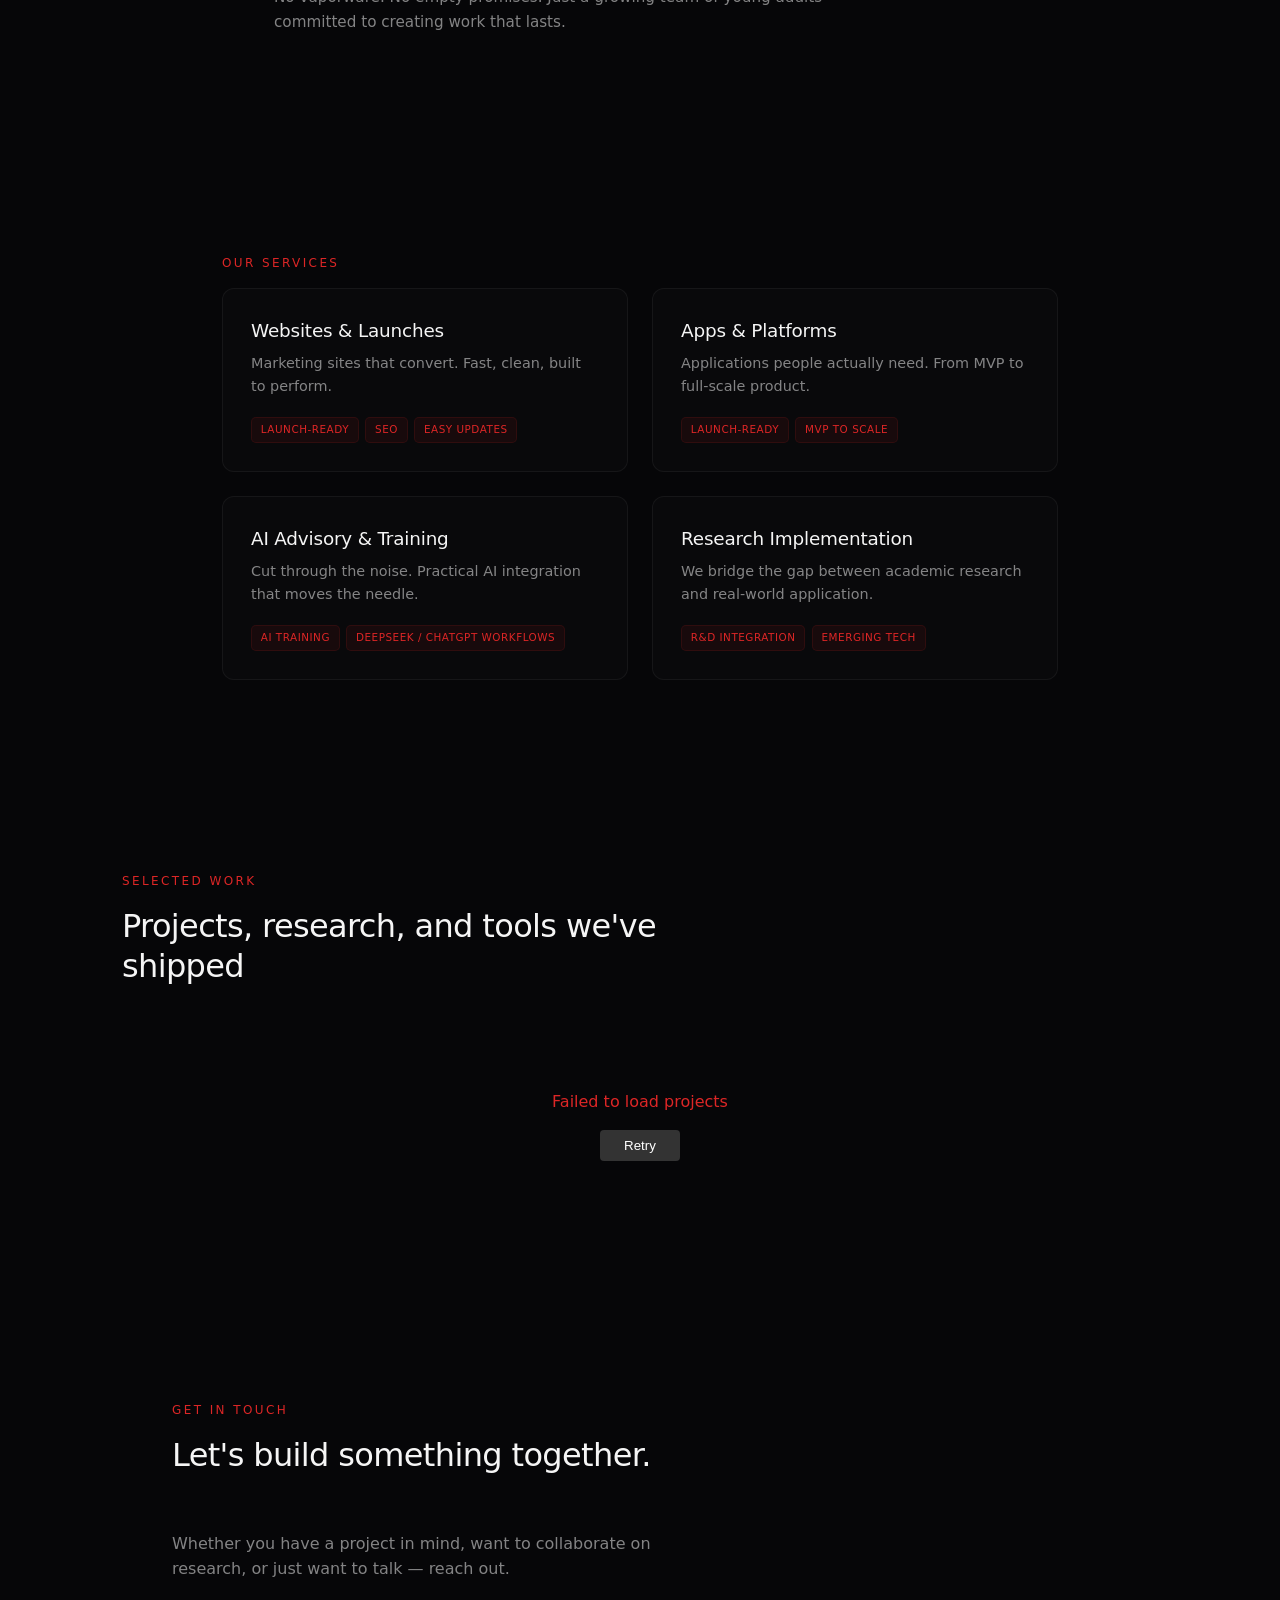
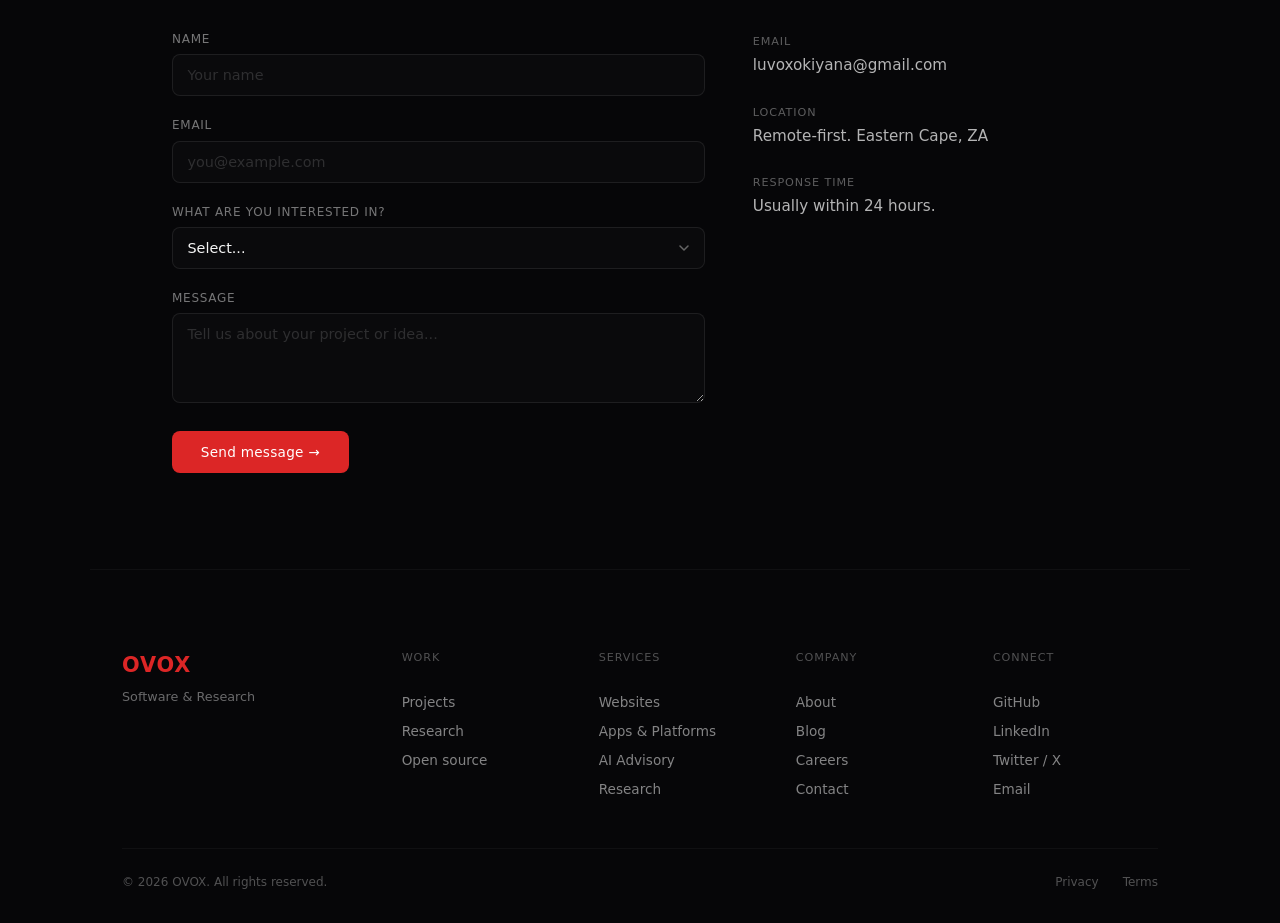
==== commit afb3f74b: "Deploy production website" ====
--- a/index.html
+++ b/index.html
@@ -1,313 +1,378 @@
-<!DOCTYPE html>
+<!doctype html>
 <html lang="en">
-<head>
-    <meta charset="UTF-8">
-    <meta name="viewport" content="width=device-width, initial-scale=1.0">
+  <head>
+    <meta charset="UTF-8" />
+    <meta name="viewport" content="width=device-width, initial-scale=1.0" />
+
+    <!-- ========== SEO & META TAGS ========== -->
     <title>OVOX | Software & Research</title>
-    <link rel="stylesheet" href="css/styles.css">
-</head>
-<body>
-    <!-- Custom cursor elements -->
+    <meta
+      name="description"
+      content="OVOX is a collective of young minds building software, research, and tools that push things forward. We bridge the gap between research and real-world applications."
+    />
+    <meta
+      name="keywords"
+      content="software development, research, AI, web development, apps, OVOX"
+    />
+    <meta name="author" content="OVOX" />
+    <meta name="robots" content="index, follow" />
+
+    <!-- Open Graph / Social Media -->
+    <meta property="og:title" content="OVOX | Software & Research" />
+    <meta
+      property="og:description"
+      content="A collective of young minds building tools, research, and systems that push things forward."
+    />
+    <meta property="og:type" content="website" />
+    <meta
+      property="og:url"
+      content="https://luvoxokiyana.github.io/ovox-website/"
+    />
+    <meta
+      property="og:image"
+      content="https://luvoxokiyana.github.io/ovox-website/assets/og-image.jpg"
+    />
+    <meta name="twitter:card" content="summary_large_image" />
+    <meta name="twitter:title" content="OVOX | Software & Research" />
+    <meta
+      name="twitter:description"
+      content="Building tools, research, and systems that push things forward."
+    />
+
+    <!-- Favicon - Complete Package -->
+    <!-- SVG (Modern browsers) -->
+    <link
+      rel="icon"
+      type="image/svg+xml"
+      href="data:image/svg+xml,%3Csvg xmlns='http://www.w3.org/2000/svg' viewBox='0 0 100 100'%3E%3Crect width='100' height='100' fill='%23060608' rx='20'/%3E%3Ctext x='50' y='72' font-family='Arial, sans-serif' font-size='58' font-weight='700' fill='%23dc2626' text-anchor='middle'%3E[★]%3C/text%3E%3C/svg%3E"
+    />
+
+    <!-- Apple Touch Icon (iOS) -->
+    <link
+      rel="apple-touch-icon"
+      sizes="180x180"
+      href="data:image/svg+xml,%3Csvg xmlns='http://www.w3.org/2000/svg' viewBox='0 0 100 100'%3E%3Crect width='100' height='100' fill='%23060608' rx='20'/%3E%3Ctext x='50' y='72' font-family='Arial, sans-serif' font-size='58' font-weight='700' fill='%23dc2626' text-anchor='middle'%3E[★]%3C/text%3E%3C/svg%3E"
+    />
+
+    <!-- Standard favicon (Fallback) -->
+    <link
+      rel="shortcut icon"
+      href="data:image/svg+xml,%3Csvg xmlns='http://www.w3.org/2000/svg' viewBox='0 0 100 100'%3E%3Crect width='100' height='100' fill='%23060608' rx='20'/%3E%3Ctext x='50' y='72' font-family='Arial, sans-serif' font-size='58' font-weight='700' fill='%23dc2626' text-anchor='middle'%3E[★]%3C/text%3E%3C/svg%3E"
+    />
+
+    <!-- Preconnect for performance -->
+    <link rel="preconnect" href="https://api.github.com" />
+    <link rel="preconnect" href="https://api.microlink.io" />
+
+    <link rel="stylesheet" href="css/styles.css" />
+  </head>
+  <body>
+    <!-- ========== SKIP TO CONTENT (Accessibility) ========== -->
+    <a href="#about" class="skip-link">Skip to content</a>
+
+    <!-- ========== CUSTOM CURSOR ========== -->
     <div class="cursor" id="cursor"></div>
     <div class="cursor-follower" id="cursorFollower"></div>
 
-    <!-- Hero -->
-    <div class="hero">
-        <!-- Floating particles -->
-        <div class="particles" id="particles"></div>
-
-        <div class="logo-wrapper reveal">
-            <div class="logo-icon">
-                <div class="block">O</div>
-                <div class="block">V</div>
-                <div class="block">O</div>
-                <div class="block">X</div>
+    <!-- ========== HERO ========== -->
+    <section class="hero" id="home">
+      <div class="particles" id="particles"></div>
+
+      <div class="logo-wrapper reveal">
+        <div class="logo-icon" role="img" aria-label="OVOX Logo">
+          <div class="block">O</div>
+          <div class="block">V</div>
+          <div class="block">O</div>
+          <div class="block">X</div>
+        </div>
+      </div>
+      <p class="tagline reveal">Software &amp; Research</p>
+
+      <div
+        class="scroll-indicator"
+        role="button"
+        aria-label="Scroll down"
+        tabindex="0"
+      >
+        <span>Scroll</span>
+        <div class="scroll-line"></div>
+      </div>
+    </section>
+
+    <!-- ========== ABOUT ========== -->
+    <section class="about reveal" id="about">
+      <span class="subheading">Who we are</span>
+      <h2 class="heading">
+        A collective of young minds building tools, research, and systems that
+        push things forward.
+      </h2>
+      <div class="points">
+        <div class="point">
+          <span class="point-number">01</span>
+          <div class="point-content">
+            <h3 class="point-title">The Founder</h3>
+            <p class="point-desc">
+              A vision for applied research turned into a company. OVOX started
+              with one person asking what could be better — and deciding to
+              build it.
+            </p>
+          </div>
+        </div>
+        <div class="point">
+          <span class="point-number">02</span>
+          <div class="point-content">
+            <h3 class="point-title">Our Mission</h3>
+            <p class="point-desc">
+              We bridge the gap between rigorous research and real-world
+              software. Every project ships with intention, not hype.
+            </p>
+          </div>
+        </div>
+        <div class="point">
+          <span class="point-number">03</span>
+          <div class="point-content">
+            <h3 class="point-title">Building Something Real</h3>
+            <p class="point-desc">
+              No vaporware. No empty promises. Just a growing team of young
+              adults committed to creating work that lasts.
+            </p>
+          </div>
+        </div>
+      </div>
+    </section>
+
+    <!-- ========== SERVICES ========== -->
+    <section class="our-services reveal" id="services">
+      <span class="subheading">Our Services</span>
+      <div class="services-grid">
+        <div class="service">
+          <div class="service-title">Websites &amp; Launches</div>
+          <p class="service-desc">
+            Marketing sites that convert. Fast, clean, built to perform.
+          </p>
+          <div class="badges">
+            <span class="badge">Launch-ready</span>
+            <span class="badge">SEO</span>
+            <span class="badge">Easy updates</span>
+          </div>
+        </div>
+        <div class="service">
+          <div class="service-title">Apps &amp; Platforms</div>
+          <p class="service-desc">
+            Applications people actually need. From MVP to full-scale product.
+          </p>
+          <div class="badges">
+            <span class="badge">Launch-ready</span>
+            <span class="badge">MVP to scale</span>
+          </div>
+        </div>
+        <div class="service">
+          <div class="service-title">AI Advisory &amp; Training</div>
+          <p class="service-desc">
+            Cut through the noise. Practical AI integration that moves the
+            needle.
+          </p>
+          <div class="badges">
+            <span class="badge">AI training</span>
+            <span class="badge">DeepSeek / ChatGPT workflows</span>
+          </div>
+        </div>
+        <div class="service">
+          <div class="service-title">Research Implementation</div>
+          <p class="service-desc">
+            We bridge the gap between academic research and real-world
+            application.
+          </p>
+          <div class="badges">
+            <span class="badge">R&amp;D integration</span>
+            <span class="badge">Emerging tech</span>
+          </div>
+        </div>
+      </div>
+    </section>
+
+    <!-- ========== SELECTED WORK ========== -->
+    <section class="selected-work reveal" id="projects">
+      <span class="subheading">Selected Work</span>
+      <h2 class="section-heading">
+        Projects, research, and tools we've shipped
+      </h2>
+      <div class="work-grid" id="github-projects">
+        <!-- Populated dynamically from GitHub -->
+      </div>
+    </section>
+
+    <!-- ========== CONTACT ========== -->
+    <section class="contact reveal" id="contact">
+      <span class="subheading">Get in touch</span>
+      <h2 class="section-heading">Let's build something together.</h2>
+      <p class="contact-intro">
+        Whether you have a project in mind, want to collaborate on research, or
+        just want to talk — reach out.
+      </p>
+      <div class="contact-grid">
+        <div class="contact-form-wrapper">
+          <!-- ========== FORMSPREE FORM (NO API KEY IN JS) ========== -->
+          <form
+            class="contact-form"
+            action="https://formspree.io/f/xykqqbay"
+            method="POST"
+            id="contactForm"
+            novalidate
+          >
+            <!-- Required hidden fields for Formspree -->
+            <input
+              type="hidden"
+              name="_subject"
+              value="New message from OVOX website"
+            />
+            <input type="hidden" name="_replyto" value="email" />
+            <input type="hidden" name="_captcha" value="false" />
+
+            <div class="form-group">
+              <label for="name">Name</label>
+              <input
+                type="text"
+                id="name"
+                name="name"
+                placeholder="Your name"
+                required
+                aria-required="true"
+              />
+              <span class="form-error" id="nameError"
+                >Please enter your name</span
+              >
             </div>
-        </div>
-        <p class="tagline reveal">Software & Research</p>
-
-        <!-- Scroll indicator -->
-        <div class="scroll-indicator" onclick="document.querySelector('.about').scrollIntoView({behavior:'smooth'})">
-            <span>Scroll</span>
-            <div class="scroll-line"></div>
-        </div>
-    </div>
-
-    <!-- About -->
-    <div class="about reveal" id="about">
-        <span class="subheading">Who we are</span>
-        <h2 class="heading">A collective of young minds building tools, research, and systems that push things forward.</h2>
-        <div class="points">
-            <div class="point">
-                <span class="point-number">01</span>
-                <div class="point-content">
-                    <h3 class="point-title">The Founder</h3>
-                    <p class="point-desc">A vision for applied research turned into a company. OVOX started with one person asking what could be better — and deciding to build it.</p>
-                </div>
+
+            <div class="form-group">
+              <label for="email">Email</label>
+              <input
+                type="email"
+                id="email"
+                name="email"
+                placeholder="you@example.com"
+                required
+                aria-required="true"
+              />
+              <span class="form-error" id="emailError"
+                >Please enter a valid email</span
+              >
             </div>
-            <div class="point">
-                <span class="point-number">02</span>
-                <div class="point-content">
-                    <h3 class="point-title">Our Mission</h3>
-                    <p class="point-desc">We bridge the gap between rigorous research and real-world software. Every project ships with intention, not hype.</p>
-                </div>
+
+            <div class="form-group">
+              <label for="type">What are you interested in?</label>
+              <select id="type" name="interest">
+                <option value="">Select...</option>
+                <option value="project">New project</option>
+                <option value="research">Research collaboration</option>
+                <option value="advisory">AI advisory</option>
+                <option value="other">Something else</option>
+              </select>
             </div>
-            <div class="point">
-                <span class="point-number">03</span>
-                <div class="point-content">
-                    <h3 class="point-title">Building Something Real</h3>
-                    <p class="point-desc">No vaporware. No empty promises. Just a growing team of young adults committed to creating work that lasts.</p>
-                </div>
+
+            <div class="form-group">
+              <label for="message">Message</label>
+              <textarea
+                id="message"
+                name="message"
+                rows="4"
+                placeholder="Tell us about your project or idea..."
+                required
+                aria-required="true"
+              ></textarea>
+              <span class="form-error" id="messageError"
+                >Please enter a message</span
+              >
             </div>
-        </div>
-    </div>
-
-    <!-- Services -->
-    <div class="our-services reveal" id="services">
-        <span class="subheading">Our Services</span>
-        <div class="services-grid">
-            <div class="service">
-                <div class="service-title">Websites & Launches</div>
-                <p class="service-desc">Marketing sites that convert. Fast, clean, built to perform.</p>
-                <div class="badges">
-                    <span class="badge">Launch-ready</span>
-                    <span class="badge">SEO</span>
-                    <span class="badge">Easy updates</span>
-                </div>
-            </div>
-            <div class="service">
-                <div class="service-title">Apps & Platforms</div>
-                <p class="service-desc">Applications people actually need. From MVP to full-scale product.</p>
-                <div class="badges">
-                    <span class="badge">Launch-ready</span>
-                    <span class="badge">MVP to scale</span>
-                </div>
-            </div>
-            <div class="service">
-                <div class="service-title">AI Advisory & Training</div>
-                <p class="service-desc">Cut through the noise. Practical AI integration that moves the needle.</p>
-                <div class="badges">
-                    <span class="badge">AI training</span>
-                    <span class="badge">DeepSeek / ChatGPT workflows</span>
-                </div>
-            </div>
-            <div class="service">
-                <div class="service-title">Research Implementation</div>
-                <p class="service-desc">We bridge the gap between academic research and real-world application.</p>
-                <div class="badges">
-                    <span class="badge">R&D integration</span>
-                    <span class="badge">Emerging tech</span>
-                </div>
-            </div>
-        </div>
-    </div>
-
-    <!-- Selected Work -->
-    <div class="selected-work reveal" id="projects">
-        <span class="subheading">Selected Work</span>
-        <h2 class="section-heading">Projects, research, and tools we've shipped.</h2>
-        <div class="work-grid">
-            <div class="work-card">
-                <div class="work-image">
-                    <img src="https://placehold.co/600x400/0a0a0a/333333?text=Project+01" alt="Project screenshot">
-                </div>
-                <div class="work-body">
-                    <div class="badges">
-                        <span class="badge">Web Platform</span>
-                        <span class="badge">Research-backed</span>
-                    </div>
-                    <h3 class="work-title">DataViz Explorer</h3>
-                    <p class="work-desc">An interactive platform for exploring complex datasets, built on published research in visual analytics.</p>
-                    <div class="work-actions">
-                        <a href="#" class="action-link">View details →</a>
-                        <a href="#" class="action-link external">Visit site ↗</a>
-                    </div>
-                </div>
-            </div>
-            <div class="work-card">
-                <div class="work-image">
-                    <img src="https://placehold.co/600x400/0a0a0a/333333?text=Research+Paper" alt="Research paper">
-                </div>
-                <div class="work-body">
-                    <div class="badges">
-                        <span class="badge">Published</span>
-                        <span class="badge">ML</span>
-                    </div>
-                    <h3 class="work-title">Efficient Transformer Inference</h3>
-                    <p class="work-desc">A novel approach to reducing latency in large language models, published at NeurIPS 2025.</p>
-                    <div class="work-actions">
-                        <a href="#" class="action-link">View details →</a>
-                        <a href="#" class="action-link external">Read paper ↗</a>
-                    </div>
-                </div>
-            </div>
-            <div class="work-card">
-                <div class="work-image">
-                    <img src="https://placehold.co/600x400/0a0a0a/333333?text=Mobile+App" alt="Mobile app screenshot">
-                </div>
-                <div class="work-body">
-                    <div class="badges">
-                        <span class="badge">Mobile</span>
-                        <span class="badge">Health Tech</span>
-                    </div>
-                    <h3 class="work-title">PulseCheck</h3>
-                    <p class="work-desc">A health monitoring app that uses on-device ML to track vitals — no cloud, no privacy trade-offs.</p>
-                    <div class="work-actions">
-                        <a href="#" class="action-link">View details →</a>
-                        <a href="#" class="action-link external">Visit site ↗</a>
-                    </div>
-                </div>
-            </div>
-            <div class="work-card">
-                <div class="work-image">
-                    <img src="https://placehold.co/600x400/0a0a0a/333333?text=OSS+Tool" alt="Open source tool">
-                </div>
-                <div class="work-body">
-                    <div class="badges">
-                        <span class="badge">Open Source</span>
-                        <span class="badge">DevTools</span>
-                    </div>
-                    <h3 class="work-title">BuildKit</h3>
-                    <p class="work-desc">A lightweight CI/CD orchestration tool for small teams. 2k+ stars on GitHub.</p>
-                    <div class="work-actions">
-                        <a href="#" class="action-link">View details →</a>
-                        <a href="#" class="action-link external">Visit site ↗</a>
-                    </div>
-                </div>
-            </div>
-            <div class="work-card">
-                <div class="work-image">
-                    <img src="https://placehold.co/600x400/0a0a0a/333333?text=Research+02" alt="Research publication">
-                </div>
-                <div class="work-body">
-                    <div class="badges">
-                        <span class="badge">Published</span>
-                        <span class="badge">Systems</span>
-                    </div>
-                    <h3 class="work-title">Fault-Tolerant Distributed Consensus</h3>
-                    <p class="work-desc">A practical implementation of a novel consensus algorithm with 40% fewer round trips.</p>
-                    <div class="work-actions">
-                        <a href="#" class="action-link">View details →</a>
-                        <a href="#" class="action-link external">Read paper ↗</a>
-                    </div>
-                </div>
-            </div>
-            <div class="work-card">
-                <div class="work-image">
-                    <img src="https://placehold.co/600x400/0a0a0a/333333?text=Platform" alt="Platform screenshot">
-                </div>
-                <div class="work-body">
-                    <div class="badges">
-                        <span class="badge">SaaS</span>
-                        <span class="badge">AI</span>
-                    </div>
-                    <h3 class="work-title">Inferno — AI Content Pipeline</h3>
-                    <p class="work-desc">End-to-end content ops platform with built-in AI editing, scheduling, and analytics.</p>
-                    <div class="work-actions">
-                        <a href="#" class="action-link">View details →</a>
-                        <a href="#" class="action-link external">Visit site ↗</a>
-                    </div>
-                </div>
-            </div>
-        </div>
-    </div>
-
-    <!-- Contact -->
-    <div class="contact reveal" id="contact">
-        <span class="subheading">Get in touch</span>
-        <h2 class="section-heading">Let's build something together.</h2>
-        <p class="contact-intro">Whether you have a project in mind, want to collaborate on research, or just want to talk — reach out.</p>
-        <div class="contact-grid">
-            <div class="contact-form-wrapper">
-                <form class="contact-form" onsubmit="handleSubmit(event)">
-                    <div class="form-group">
-                        <label for="name">Name</label>
-                        <input type="text" id="name" placeholder="Your name" required>
-                    </div>
-                    <div class="form-group">
-                        <label for="email">Email</label>
-                        <input type="email" id="email" placeholder="you@example.com" required>
-                    </div>
-                    <div class="form-group">
-                        <label for="type">What are you interested in?</label>
-                        <select id="type">
-                            <option value="">Select...</option>
-                            <option value="project">New project</option>
-                            <option value="research">Research collaboration</option>
-                            <option value="advisory">AI advisory</option>
-                            <option value="other">Something else</option>
-                        </select>
-                    </div>
-                    <div class="form-group">
-                        <label for="message">Message</label>
-                        <textarea id="message" rows="4" placeholder="Tell us about your project or idea..." required></textarea>
-                    </div>
-                    <button type="submit" class="submit-btn">Send message →</button>
-                </form>
-            </div>
-            <div class="contact-info">
-                <div class="info-item">
-                    <span class="info-label">Email</span>
-                    <a href="mailto:hello@ovox.co" class="info-value">luvoxokiyana@gmail.com</a>
-                </div>
-                <div class="info-item">
-                    <span class="info-label">Location</span>
-                    <span class="info-value">Remote-first. Eastern Cape, ZA</span>
-                </div>
-                <div class="info-item">
-                    <span class="info-label">Response time</span>
-                    <span class="info-value">Usually within 24 hours.</span>
-                </div>
-            </div>
-        </div>
-    </div>
-
-    <!-- Footer -->
+
+            <button type="submit" class="submit-btn" id="submitBtn">
+              <span class="btn-text">Send message →</span>
+              <span class="btn-loader" style="display: none">⏳</span>
+            </button>
+
+            <div
+              id="formStatus"
+              class="form-status"
+              style="display: none"
+            ></div>
+          </form>
+        </div>
+
+        <div class="contact-info">
+          <div class="info-item">
+            <span class="info-label">Email</span>
+            <a href="mailto:luvoxokiyana@gmail.com" class="info-value"
+              >luvoxokiyana@gmail.com</a
+            >
+          </div>
+          <div class="info-item">
+            <span class="info-label">Location</span>
+            <span class="info-value">Remote-first. Eastern Cape, ZA</span>
+          </div>
+          <div class="info-item">
+            <span class="info-label">Response time</span>
+            <span class="info-value">Usually within 24 hours.</span>
+          </div>
+        </div>
+      </div>
+    </section>
+
+    <!-- ========== FOOTER ========== -->
     <footer class="footer">
-        <div class="footer-grid">
-            <div class="footer-brand">
-                <div class="footer-logo">
-                    <span>OVOX</span>
-                </div>
-                <p class="footer-tagline">Software & Research</p>
-            </div>
-            <div class="footer-links">
-                <h4 class="footer-heading">Work</h4>
-                <a href="#projects">Projects</a>
-                <a href="#projects">Research</a>
-                <a href="https://github.com/luvoxokiyana">Open source</a>
-            </div>
-            <div class="footer-links">
-                <h4 class="footer-heading">Services</h4>
-                <a href="#services">Websites</a>
-                <a href="#services">Apps & Platforms</a>
-                <a href="#services">AI Advisory</a>
-                <a href="#services">Research</a>
-            </div>
-            <div class="footer-links">
-                <h4 class="footer-heading">Company</h4>
-                <a href="#about">About</a>
-                <a href="#about">Blog</a>
-                <a href="#about">Careers</a>
-                <a href="#contact">Contact</a>
-            </div>
-            <div class="footer-links">
-                <h4 class="footer-heading">Connect</h4>
-                <a href="https://github.com/luvoxokiyana">GitHub</a>
-                <a href="#">LinkedIn</a>
-                <a href="#">Twitter / X</a>
-                <a href="#">Email</a>
-            </div>
-        </div>
-        <div class="footer-bottom">
-            <span>© 2026 OVOX. All rights reserved.</span>
-            <div class="footer-bottom-links">
-                <a href="#">Privacy</a>
-                <a href="#">Terms</a>
-            </div>
-        </div>
+      <div class="footer-grid">
+        <div class="footer-brand">
+          <div class="footer-logo">
+            <span>OVOX</span>
+          </div>
+          <p class="footer-tagline">Software &amp; Research</p>
+        </div>
+        <div class="footer-links">
+          <h4 class="footer-heading">Work</h4>
+          <a href="#projects">Projects</a>
+          <a href="#projects">Research</a>
+          <a
+            href="https://github.com/luvoxokiyana"
+            target="_blank"
+            rel="noopener noreferrer"
+            >Open source</a
+          >
+        </div>
+        <div class="footer-links">
+          <h4 class="footer-heading">Services</h4>
+          <a href="#services">Websites</a>
+          <a href="#services">Apps &amp; Platforms</a>
+          <a href="#services">AI Advisory</a>
+          <a href="#services">Research</a>
+        </div>
+        <div class="footer-links">
+          <h4 class="footer-heading">Company</h4>
+          <a href="#about">About</a>
+          <a href="#about">Blog</a>
+          <a href="#about">Careers</a>
+          <a href="#contact">Contact</a>
+        </div>
+        <div class="footer-links">
+          <h4 class="footer-heading">Connect</h4>
+          <a
+            href="https://github.com/luvoxokiyana"
+            target="_blank"
+            rel="noopener noreferrer"
+            >GitHub</a
+          >
+          <a href="#" id="linkedinLink">LinkedIn</a>
+          <a href="#" id="twitterLink">Twitter / X</a>
+          <a href="mailto:luvoxokiyana@gmail.com">Email</a>
+        </div>
+      </div>
+      <div class="footer-bottom">
+        <span>&copy; 2026 OVOX. All rights reserved.</span>
+        <div class="footer-bottom-links">
+          <a href="#" id="privacyLink">Privacy</a>
+          <a href="#" id="termsLink">Terms</a>
+        </div>
+      </div>
     </footer>
 
     <script src="js/main.js"></script>
-</body>
-</html>+  </body>
+</html>
--- a/css/styles.css
+++ b/css/styles.css
@@ -1,950 +1,1146 @@
-        /* ========== RESET & BASE ========== */
-        * {
-            margin: 0;
-            padding: 0;
-            box-sizing: border-box;
-        }
-
-        html {
-            scroll-behavior: smooth;
-        }
-
-        body {
-            font-family: 'Inter', 'SF Pro Display', 'Segoe UI', system-ui, -apple-system, sans-serif;
-            background: #060608;
-            color: #ffffff;
-            line-height: 1.5;
-            cursor: default;
-        }
-
-        /* Custom cursor */
-        .cursor {
-            width: 8px;
-            height: 8px;
-            background: #dc2626;
-            border-radius: 50%;
-            position: fixed;
-            pointer-events: none;
-            z-index: 9999;
-            mix-blend-mode: difference;
-            transition: transform 0.15s ease;
-        }
-
-        .cursor-follower {
-            width: 32px;
-            height: 32px;
-            border: 1px solid rgba(220, 38, 38, 0.4);
-            border-radius: 50%;
-            position: fixed;
-            pointer-events: none;
-            z-index: 9998;
-            transition: transform 0.3s ease, width 0.3s ease, height 0.3s ease;
-        }
-
-        /* ========== UTILITY ========== */
-        .subheading {
-            display: block;
-            font-size: 0.75rem;
-            font-weight: 500;
-            letter-spacing: 0.2em;
-            text-transform: uppercase;
-            color: #dc2626;
-            margin-bottom: 1rem;
-        }
-
-        .section-heading {
-            font-size: 2rem;
-            font-weight: 500;
-            letter-spacing: -0.02em;
-            line-height: 1.25;
-            color: #f5f5f5;
-            margin-bottom: 3.5rem;
-            max-width: 600px;
-        }
-
-        /* ========== HERO ========== */
-        .hero {
-            min-height: 100vh;
-            background-color: #060608;
-            display: flex;
-            flex-direction: column;
-            align-items: center;
-            justify-content: center;
-            position: relative;
-            overflow: hidden;
-            background-image:
-                linear-gradient(rgba(220, 38, 38, 0.04) 1px, transparent 1px),
-                linear-gradient(90deg, rgba(220, 38, 38, 0.04) 1px, transparent 1px);
-            background-size: 60px 60px;
-        }
-
-        .hero::before {
-            content: '';
-            position: absolute;
-            inset: 0;
-            background: radial-gradient(circle at 50% 50%, rgba(220, 38, 38, 0.06) 0%, transparent 70%);
-            pointer-events: none;
-        }
-
-        /* Scan line effect */
-        .hero::after {
-            content: '';
-            position: absolute;
-            top: 0;
-            left: 0;
-            width: 100%;
-            height: 100%;
-            background: repeating-linear-gradient(0deg,
-                    transparent,
-                    transparent 2px,
-                    rgba(0, 0, 0, 0.03) 2px,
-                    rgba(0, 0, 0, 0.03) 4px);
-            pointer-events: none;
-            z-index: 1;
-        }
-
-        /* Floating particles */
-        .particles {
-            position: absolute;
-            inset: 0;
-            pointer-events: none;
-            z-index: 0;
-        }
-
-        .particle {
-            position: absolute;
-            width: 2px;
-            height: 2px;
-            background: #dc2626;
-            border-radius: 50%;
-            animation: float 6s infinite;
-            opacity: 0;
-        }
-
-        @keyframes float {
-            0% {
-                opacity: 0;
-                transform: translateY(0) translateX(0);
-            }
-            20% {
-                opacity: 0.6;
-            }
-            100% {
-                opacity: 0;
-                transform: translateY(-100vh) translateX(50px);
-            }
-        }
-
-        .logo-wrapper {
-            position: relative;
-            z-index: 2;
-            margin-bottom: 2rem;
-        }
-
-        .logo-icon {
-            display: grid;
-            grid-template-columns: 1fr 1fr;
-            grid-template-rows: 1fr 1fr;
-            width: 160px;
-            height: 160px;
-            font-weight: 700;
-            transition: transform 0.4s cubic-bezier(0.175, 0.885, 0.32, 1.275);
-            animation: logoPulse 4s ease-in-out infinite;
-        }
-
-        @keyframes logoPulse {
-            0%,
-            100% {
-                filter: drop-shadow(0 0 20px rgba(220, 38, 38, 0.3));
-            }
-            50% {
-                filter: drop-shadow(0 0 40px rgba(220, 38, 38, 0.6));
-            }
-        }
-
-        .logo-icon:hover {
-            transform: scale(1.05) rotate(-2deg);
-        }
-
-        .block {
-            display: flex;
-            align-items: center;
-            justify-content: center;
-            font-size: 3rem;
-            font-weight: 600;
-            letter-spacing: -0.02em;
-            color: #dc2626;
-            background: transparent;
-            border: 1px solid rgba(220, 38, 38, 0.2);
-            transition: all 0.3s ease;
-            user-select: none;
-            position: relative;
-        }
-
-        .block:nth-child(1) {
-            border-right: 1px solid rgba(220, 38, 38, 0.2);
-            border-bottom: 1px solid rgba(220, 38, 38, 0.2);
-        }
-        .block:nth-child(2) {
-            border-left: none;
-            border-bottom: 1px solid rgba(220, 38, 38, 0.2);
-        }
-        .block:nth-child(3) {
-            border-right: 1px solid rgba(220, 38, 38, 0.2);
-            border-top: none;
-        }
-        .block:nth-child(4) {
-            border-left: none;
-            border-top: none;
-        }
-
-        .logo-icon:hover .block {
-            border-color: rgba(220, 38, 38, 0.6);
-            text-shadow: 0 0 20px rgba(220, 38, 38, 0.5);
-        }
-
-        .tagline {
-            position: relative;
-            z-index: 2;
-            font-size: 0.85rem;
-            font-weight: 400;
-            letter-spacing: 0.2em;
-            text-transform: uppercase;
-            color: rgba(255, 255, 255, 0.5);
-            animation: fadeInUp 1s ease 0.3s both;
-        }
-
-        @keyframes fadeInUp {
-            from {
-                opacity: 0;
-                transform: translateY(20px);
-            }
-            to {
-                opacity: 1;
-                transform: translateY(0);
-            }
-        }
-
-        /* Scroll indicator */
-        .scroll-indicator {
-            position: absolute;
-            bottom: 2rem;
-            left: 50%;
-            transform: translateX(-50%);
-            z-index: 2;
-            display: flex;
-            flex-direction: column;
-            align-items: center;
-            gap: 0.5rem;
-            animation: bounce 2s infinite;
-            cursor: pointer;
-        }
-
-        .scroll-indicator span {
-            font-size: 0.65rem;
-            letter-spacing: 0.15em;
-            text-transform: uppercase;
-            color: rgba(255, 255, 255, 0.3);
-        }
-
-        .scroll-line {
-            width: 1px;
-            height: 30px;
-            background: rgba(220, 38, 38, 0.4);
-            position: relative;
-            overflow: hidden;
-        }
-
-        .scroll-line::after {
-            content: '';
-            position: absolute;
-            top: 0;
-            left: 0;
-            width: 100%;
-            height: 100%;
-            background: #dc2626;
-            animation: scrollDown 2s infinite;
-        }
-
-        @keyframes scrollDown {
-            0% {
-                transform: translateY(-100%);
-            }
-            100% {
-                transform: translateY(100%);
-            }
-        }
-
-        @keyframes bounce {
-            0%,
-            100% {
-                transform: translateX(-50%) translateY(0);
-            }
-            50% {
-                transform: translateX(-50%) translateY(8px);
-            }
-        }
-
-        /* ========== ABOUT ========== */
-        .about {
-            max-width: 900px;
-            margin: 0 auto;
-            padding: 6rem 2rem;
-            color: #ffffff;
-            position: relative;
-        }
-
-        .heading {
-            font-size: 2.5rem;
-            font-weight: 500;
-            line-height: 1.25;
-            letter-spacing: -0.02em;
-            color: #f5f5f5;
-            margin-bottom: 4rem;
-            max-width: 700px;
-        }
-
-        .points {
-            display: flex;
-            flex-direction: column;
-            gap: 0;
-        }
-
-        .point {
-            display: flex;
-            align-items: flex-start;
-            gap: 1.5rem;
-            padding: 1.75rem 0;
-            border-bottom: 1px solid rgba(255, 255, 255, 0.04);
-            transition: all 0.3s ease;
-            cursor: default;
-            position: relative;
-        }
-
-        .point::before {
-            content: '';
-            position: absolute;
-            left: 0;
-            top: 0;
-            width: 0;
-            height: 100%;
-            background: rgba(220, 38, 38, 0.03);
-            transition: width 0.4s ease;
-        }
-
-        .point:hover::before {
-            width: 100%;
-        }
-
-        .point:hover {
-            padding-left: 0.5rem;
-        }
-
-        .point:last-child {
-            border-bottom: none;
-        }
-
-        .point-number {
-            font-size: 0.85rem;
-            font-weight: 500;
-            color: #dc2626;
-            opacity: 0.6;
-            min-width: 28px;
-            padding-top: 0.15rem;
-            transition: opacity 0.3s ease;
-            position: relative;
-            z-index: 1;
-        }
-
-        .point:hover .point-number {
-            opacity: 1;
-        }
-
-        .point-content {
-            position: relative;
-            z-index: 1;
-        }
-
-        .point-title {
-            font-size: 1.15rem;
-            font-weight: 500;
-            color: #ffffff;
-            margin-bottom: 0.4rem;
-            letter-spacing: -0.01em;
-        }
-
-        .point-desc {
-            font-size: 0.95rem;
-            line-height: 1.6;
-            color: rgba(255, 255, 255, 0.5);
-            max-width: 550px;
-            transition: color 0.3s ease;
-        }
-
-        .point:hover .point-desc {
-            color: rgba(255, 255, 255, 0.7);
-        }
-
-        /* ========== SERVICES ========== */
-        .our-services {
-            max-width: 900px;
-            margin: 0 auto;
-            padding: 6rem 2rem;
-            color: #ffffff;
-        }
-
-        .services-grid {
-            display: grid;
-            grid-template-columns: 1fr 1fr;
-            gap: 1.5rem;
-        }
-
-        .service {
-            background: rgba(255, 255, 255, 0.015);
-            border: 1px solid rgba(255, 255, 255, 0.05);
-            border-radius: 12px;
-            padding: 1.75rem;
-            transition: all 0.4s cubic-bezier(0.175, 0.885, 0.32, 1.275);
-            position: relative;
-            overflow: hidden;
-        }
-
-        .service::after {
-            content: '';
-            position: absolute;
-            top: -50%;
-            right: -50%;
-            width: 100%;
-            height: 100%;
-            background: radial-gradient(circle, rgba(220, 38, 38, 0.08) 0%, transparent 70%);
-            opacity: 0;
-            transition: opacity 0.4s ease;
-            pointer-events: none;
-        }
-
-        .service:hover {
-            border-color: rgba(220, 38, 38, 0.25);
-            transform: translateY(-4px);
-            box-shadow: 0 20px 40px rgba(0, 0, 0, 0.4);
-        }
-
-        .service:hover::after {
-            opacity: 1;
-        }
-
-        .service-title {
-            font-size: 1.15rem;
-            font-weight: 500;
-            letter-spacing: -0.01em;
-            color: #f5f5f5;
-            margin-bottom: 0.5rem;
-            position: relative;
-            z-index: 1;
-        }
-
-        .service-desc {
-            font-size: 0.9rem;
-            line-height: 1.55;
-            color: rgba(255, 255, 255, 0.5);
-            margin-bottom: 1.25rem;
-            position: relative;
-            z-index: 1;
-        }
-
-        .badges {
-            display: flex;
-            flex-wrap: wrap;
-            gap: 0.4rem;
-            position: relative;
-            z-index: 1;
-        }
-
-        .badge {
-            font-size: 0.65rem;
-            font-weight: 500;
-            letter-spacing: 0.05em;
-            text-transform: uppercase;
-            color: #dc2626;
-            background: rgba(220, 38, 38, 0.07);
-            border: 1px solid rgba(220, 38, 38, 0.12);
-            border-radius: 5px;
-            padding: 0.25rem 0.55rem;
-            white-space: nowrap;
-            transition: all 0.3s ease;
-        }
-
-        .service:hover .badge {
-            border-color: rgba(220, 38, 38, 0.3);
-            background: rgba(220, 38, 38, 0.1);
-        }
-
-        /* ========== SELECTED WORK ========== */
-        .selected-work {
-            max-width: 1100px;
-            margin: 0 auto;
-            padding: 6rem 2rem;
-            color: #ffffff;
-        }
-
-        .work-grid {
-            display: grid;
-            grid-template-columns: repeat(3, 1fr);
-            gap: 1.5rem;
-        }
-
-        .work-card {
-            background: rgba(255, 255, 255, 0.015);
-            border: 1px solid rgba(255, 255, 255, 0.05);
-            border-radius: 12px;
-            overflow: hidden;
-            transition: all 0.4s cubic-bezier(0.175, 0.885, 0.32, 1.275);
-            display: flex;
-            flex-direction: column;
-            position: relative;
-        }
-
-        .work-card:hover {
-            border-color: rgba(220, 38, 38, 0.25);
-            transform: translateY(-6px);
-            box-shadow: 0 30px 60px rgba(0, 0, 0, 0.5);
-        }
-
-        .work-image {
-            width: 100%;
-            aspect-ratio: 3 / 2;
-            overflow: hidden;
-            background: #0d0d0d;
-            border-bottom: 1px solid rgba(255, 255, 255, 0.05);
-            position: relative;
-        }
-
-        .work-image img {
-            width: 100%;
-            height: 100%;
-            object-fit: cover;
-            display: block;
-            transition: transform 0.5s ease;
-        }
-
-        .work-card:hover .work-image img {
-            transform: scale(1.05);
-        }
-
-        /* Overlay on hover */
-        .work-image::after {
-            content: '';
-            position: absolute;
-            inset: 0;
-            background: rgba(220, 38, 38, 0.1);
-            opacity: 0;
-            transition: opacity 0.3s ease;
-        }
-
-        .work-card:hover .work-image::after {
-            opacity: 1;
-        }
-
-        .work-body {
-            padding: 1.25rem 1.25rem 1.5rem;
-            display: flex;
-            flex-direction: column;
-            flex: 1;
-        }
-
-        .work-title {
-            font-size: 1.05rem;
-            font-weight: 500;
-            letter-spacing: -0.01em;
-            color: #f5f5f5;
-            margin-bottom: 0.5rem;
-            margin-top: 0.85rem;
-        }
-
-        .work-desc {
-            font-size: 0.85rem;
-            line-height: 1.55;
-            color: rgba(255, 255, 255, 0.5);
-            margin-bottom: 1.25rem;
-            flex: 1;
-        }
-
-        .work-actions {
-            display: flex;
-            gap: 1rem;
-            padding-top: 0.75rem;
-            border-top: 1px solid rgba(255, 255, 255, 0.05);
-        }
-
-        .action-link {
-            font-size: 0.8rem;
-            font-weight: 500;
-            color: #dc2626;
-            text-decoration: none;
-            transition: all 0.2s ease;
-            letter-spacing: 0.01em;
-            position: relative;
-        }
-
-        .action-link::after {
-            content: '';
-            position: absolute;
-            bottom: -2px;
-            left: 0;
-            width: 0;
-            height: 1px;
-            background: #dc2626;
-            transition: width 0.3s ease;
-        }
-
-        .action-link:hover::after {
-            width: 100%;
-        }
-
-        .action-link.external {
-            color: rgba(255, 255, 255, 0.4);
-        }
-
-        .action-link.external::after {
-            background: rgba(255, 255, 255, 0.4);
-        }
-
-        .action-link.external:hover {
-            color: rgba(255, 255, 255, 0.8);
-        }
-
-        /* ========== CONTACT ========== */
-        .contact {
-            max-width: 1000px;
-            margin: 0 auto;
-            padding: 6rem 2rem;
-            color: #ffffff;
-        }
-
-        .contact-intro {
-            font-size: 1rem;
-            line-height: 1.6;
-            color: rgba(255, 255, 255, 0.5);
-            margin-bottom: 3rem;
-            max-width: 500px;
-        }
-
-        .contact-grid {
-            display: grid;
-            grid-template-columns: 1.2fr 0.8fr;
-            gap: 3rem;
-        }
-
-        .contact-form {
-            display: flex;
-            flex-direction: column;
-            gap: 1.25rem;
-        }
-
-        .form-group {
-            display: flex;
-            flex-direction: column;
-            gap: 0.4rem;
-        }
-
-        .form-group label {
-            font-size: 0.75rem;
-            font-weight: 500;
-            letter-spacing: 0.06em;
-            text-transform: uppercase;
-            color: rgba(255, 255, 255, 0.45);
-        }
-
-        .form-group input,
-        .form-group select,
-        .form-group textarea {
-            background: rgba(255, 255, 255, 0.02);
-            border: 1px solid rgba(255, 255, 255, 0.08);
-            border-radius: 8px;
-            padding: 0.75rem 0.9rem;
-            font-size: 0.9rem;
-            font-family: inherit;
-            color: #f5f5f5;
-            transition: all 0.3s ease;
-            outline: none;
-            resize: vertical;
-        }
-
-        .form-group input:focus,
-        .form-group select:focus,
-        .form-group textarea:focus {
-            border-color: rgba(220, 38, 38, 0.5);
-            background: rgba(220, 38, 38, 0.03);
-            box-shadow: 0 0 0 4px rgba(220, 38, 38, 0.05);
-        }
-
-        .form-group input::placeholder,
-        .form-group textarea::placeholder {
-            color: rgba(255, 255, 255, 0.15);
-        }
-
-        .form-group select {
-            appearance: none;
-            background-image: url("data:image/svg+xml,%3Csvg width='10' height='6' viewBox='0 0 10 6' fill='none' xmlns='http://www.w3.org/2000/svg'%3E%3Cpath d='M1 1L5 5L9 1' stroke='%23666666' stroke-width='1.5' stroke-linecap='round' stroke-linejoin='round'/%3E%3C/svg%3E");
-            background-repeat: no-repeat;
-            background-position: right 0.9rem center;
-            padding-right: 2.2rem;
-            cursor: pointer;
-        }
-
-        .form-group select option {
-            background: #111;
-            color: #f5f5f5;
-        }
-
-        .submit-btn {
-            display: inline-flex;
-            align-items: center;
-            gap: 0.5rem;
-            width: fit-content;
-            margin-top: 0.5rem;
-            padding: 0.8rem 1.8rem;
-            font-size: 0.85rem;
-            font-weight: 500;
-            font-family: inherit;
-            letter-spacing: 0.02em;
-            color: #ffffff;
-            background: #dc2626;
-            border: none;
-            border-radius: 8px;
-            cursor: pointer;
-            transition: all 0.3s ease;
-            position: relative;
-            overflow: hidden;
-        }
-
-        .submit-btn::before {
-            content: '';
-            position: absolute;
-            top: 50%;
-            left: 50%;
-            width: 0;
-            height: 0;
-            background: rgba(255, 255, 255, 0.2);
-            border-radius: 50%;
-            transform: translate(-50%, -50%);
-            transition: width 0.6s ease, height 0.6s ease;
-        }
-
-        .submit-btn:hover::before {
-            width: 300px;
-            height: 300px;
-        }
-
-        .submit-btn:hover {
-            background: #b91c1c;
-            transform: translateY(-2px);
-            box-shadow: 0 10px 30px rgba(220, 38, 38, 0.3);
-        }
-
-        .submit-btn:active {
-            transform: translateY(0);
-        }
-
-        .contact-info {
-            display: flex;
-            flex-direction: column;
-            gap: 1.75rem;
-            padding-top: 0.25rem;
-        }
-
-        .info-item {
-            display: flex;
-            flex-direction: column;
-            gap: 0.2rem;
-            transition: transform 0.3s ease;
-        }
-
-        .info-item:hover {
-            transform: translateX(4px);
-        }
-
-        .info-label {
-            font-size: 0.7rem;
-            font-weight: 500;
-            letter-spacing: 0.08em;
-            text-transform: uppercase;
-            color: rgba(255, 255, 255, 0.35);
-        }
-
-        .info-value {
-            font-size: 0.95rem;
-            color: rgba(255, 255, 255, 0.7);
-            text-decoration: none;
-            transition: color 0.2s ease;
-        }
-
-        a.info-value:hover {
-            color: #dc2626;
-        }
-
-        /* ========== FOOTER ========== */
-        .footer {
-            max-width: 1100px;
-            margin: 0 auto;
-            padding: 5rem 2rem 2rem;
-            color: #ffffff;
-            border-top: 1px solid rgba(255, 255, 255, 0.04);
-        }
-
-        .footer-grid {
-            display: grid;
-            grid-template-columns: 1.5fr 1fr 1fr 1fr 1fr;
-            gap: 2rem;
-            margin-bottom: 3rem;
-        }
-
-        .footer-logo span {
-            font-size: 1.3rem;
-            font-weight: 700;
-            letter-spacing: 0.04em;
-            color: #dc2626;
-            transition: text-shadow 0.3s ease;
-        }
-
-        .footer-logo:hover span {
-            text-shadow: 0 0 20px rgba(220, 38, 38, 0.5);
-        }
-
-        .footer-tagline {
-            font-size: 0.8rem;
-            color: rgba(255, 255, 255, 0.4);
-            margin-top: 0.35rem;
-        }
-
-        .footer-heading {
-            font-size: 0.7rem;
-            font-weight: 500;
-            letter-spacing: 0.08em;
-            text-transform: uppercase;
-            color: rgba(255, 255, 255, 0.3);
-            margin-bottom: 1rem;
-        }
-
-        .footer-links {
-            display: flex;
-            flex-direction: column;
-            gap: 0.55rem;
-        }
-
-        .footer-links a {
-            font-size: 0.85rem;
-            color: rgba(255, 255, 255, 0.5);
-            text-decoration: none;
-            transition: all 0.2s ease;
-            width: fit-content;
-            position: relative;
-        }
-
-        .footer-links a::after {
-            content: '';
-            position: absolute;
-            bottom: -2px;
-            left: 0;
-            width: 0;
-            height: 1px;
-            background: #dc2626;
-            transition: width 0.3s ease;
-        }
-
-        .footer-links a:hover {
-            color: #dc2626;
-        }
-
-        .footer-links a:hover::after {
-            width: 100%;
-        }
-
-        .footer-bottom {
-            display: flex;
-            justify-content: space-between;
-            align-items: center;
-            padding-top: 1.5rem;
-            border-top: 1px solid rgba(255, 255, 255, 0.04);
-            font-size: 0.75rem;
-            color: rgba(255, 255, 255, 0.3);
-        }
-
-        .footer-bottom-links {
-            display: flex;
-            gap: 1.5rem;
-        }
-
-        .footer-bottom-links a {
-            color: rgba(255, 255, 255, 0.3);
-            text-decoration: none;
-            transition: color 0.2s ease;
-        }
-
-        .footer-bottom-links a:hover {
-            color: rgba(255, 255, 255, 0.6);
-        }
-
-        /* ========== REVEAL ON SCROLL ========== */
-        .reveal {
-            opacity: 0;
-            transform: translateY(30px);
-            transition: opacity 0.8s ease, transform 0.8s ease;
-        }
-
-        .reveal.visible {
-            opacity: 1;
-            transform: translateY(0);
-        }
-
-        /* ========== RESPONSIVE ========== */
-        @media (max-width: 900px) {
-            .work-grid {
-                grid-template-columns: 1fr 1fr;
-            }
-            .footer-grid {
-                grid-template-columns: 1fr 1fr;
-            }
-            .footer-brand {
-                grid-column: 1 / -1;
-            }
-        }
-
-        @media (max-width: 768px) {
-            .contact-grid {
-                grid-template-columns: 1fr;
-            }
-            .contact-info {
-                flex-direction: row;
-                flex-wrap: wrap;
-            }
-            .heading {
-                font-size: 1.75rem;
-            }
-            .section-heading {
-                font-size: 1.5rem;
-            }
-        }
-
-        @media (max-width: 700px) {
-            .services-grid {
-                grid-template-columns: 1fr;
-            }
-        }
-
-        @media (max-width: 550px) {
-            .work-grid {
-                grid-template-columns: 1fr;
-            }
-            .footer-grid {
-                grid-template-columns: 1fr;
-            }
-            .footer-bottom {
-                flex-direction: column;
-                gap: 0.75rem;
-                align-items: flex-start;
-            }
-            .point {
-                flex-direction: column;
-                gap: 0.5rem;
-            }
-        }+/* ========== RESET & BASE ========== */
+* {
+  margin: 0;
+  padding: 0;
+  box-sizing: border-box;
+}
+
+html {
+  scroll-behavior: smooth;
+}
+
+body {
+  font-family:
+    "Inter",
+    "SF Pro Display",
+    "Segoe UI",
+    system-ui,
+    -apple-system,
+    sans-serif;
+  background: #060608;
+  color: #ffffff;
+  line-height: 1.5;
+  cursor: default;
+  overflow-x: hidden;
+}
+
+/* ========== SKIP LINK (Accessibility) ========== */
+.skip-link {
+  position: absolute;
+  top: -100%;
+  left: 50%;
+  transform: translateX(-50%);
+  background: #dc2626;
+  color: white;
+  padding: 0.75rem 1.5rem;
+  border-radius: 0 0 8px 8px;
+  z-index: 10000;
+  text-decoration: none;
+  font-weight: 500;
+  transition: top 0.3s ease;
+}
+
+.skip-link:focus {
+  top: 0;
+}
+
+/* ========== CUSTOM CURSOR ========== */
+.cursor {
+  width: 8px;
+  height: 8px;
+  background: #dc2626;
+  border-radius: 50%;
+  position: fixed;
+  pointer-events: none;
+  z-index: 9999;
+  mix-blend-mode: difference;
+  transition: transform 0.15s ease;
+}
+
+.cursor-follower {
+  width: 32px;
+  height: 32px;
+  border: 1px solid rgba(220, 38, 38, 0.4);
+  border-radius: 50%;
+  position: fixed;
+  pointer-events: none;
+  z-index: 9998;
+  transition:
+    transform 0.3s ease,
+    width 0.3s ease,
+    height 0.3s ease;
+}
+
+/* ========== UTILITY ========== */
+.subheading {
+  display: block;
+  font-size: 0.75rem;
+  font-weight: 500;
+  letter-spacing: 0.2em;
+  text-transform: uppercase;
+  color: #dc2626;
+  margin-bottom: 1rem;
+}
+
+.section-heading {
+  font-size: 2rem;
+  font-weight: 500;
+  letter-spacing: -0.02em;
+  line-height: 1.25;
+  color: #f5f5f5;
+  margin-bottom: 3.5rem;
+  max-width: 600px;
+}
+
+/* ========== HERO ========== */
+.hero {
+  min-height: 100vh;
+  background-color: #060608;
+  display: flex;
+  flex-direction: column;
+  align-items: center;
+  justify-content: center;
+  position: relative;
+  overflow: hidden;
+  background-image:
+    linear-gradient(rgba(220, 38, 38, 0.04) 1px, transparent 1px),
+    linear-gradient(90deg, rgba(220, 38, 38, 0.04) 1px, transparent 1px);
+  background-size: 60px 60px;
+}
+
+.hero::before {
+  content: "";
+  position: absolute;
+  inset: 0;
+  background: radial-gradient(
+    circle at 50% 50%,
+    rgba(220, 38, 38, 0.06) 0%,
+    transparent 70%
+  );
+  pointer-events: none;
+}
+
+.hero::after {
+  content: "";
+  position: absolute;
+  top: 0;
+  left: 0;
+  width: 100%;
+  height: 100%;
+  background: repeating-linear-gradient(
+    0deg,
+    transparent,
+    transparent 2px,
+    rgba(0, 0, 0, 0.03) 2px,
+    rgba(0, 0, 0, 0.03) 4px
+  );
+  pointer-events: none;
+  z-index: 1;
+}
+
+.particles {
+  position: absolute;
+  inset: 0;
+  pointer-events: none;
+  z-index: 0;
+}
+
+.particle {
+  position: absolute;
+  width: 2px;
+  height: 2px;
+  background: #dc2626;
+  border-radius: 50%;
+  animation: float 6s infinite;
+  opacity: 0;
+}
+
+@keyframes float {
+  0% {
+    opacity: 0;
+    transform: translateY(0) translateX(0);
+  }
+  20% {
+    opacity: 0.6;
+  }
+  100% {
+    opacity: 0;
+    transform: translateY(-100vh) translateX(50px);
+  }
+}
+
+.logo-wrapper {
+  position: relative;
+  z-index: 2;
+  margin-bottom: 2rem;
+}
+
+.logo-icon {
+  display: grid;
+  grid-template-columns: 1fr 1fr;
+  grid-template-rows: 1fr 1fr;
+  width: 160px;
+  height: 160px;
+  font-weight: 700;
+  transition: transform 0.4s cubic-bezier(0.175, 0.885, 0.32, 1.275);
+  animation: logoPulse 4s ease-in-out infinite;
+}
+
+@keyframes logoPulse {
+  0%,
+  100% {
+    filter: drop-shadow(0 0 20px rgba(220, 38, 38, 0.3));
+  }
+  50% {
+    filter: drop-shadow(0 0 40px rgba(220, 38, 38, 0.6));
+  }
+}
+
+.logo-icon:hover {
+  transform: scale(1.05) rotate(-2deg);
+}
+
+.block {
+  display: flex;
+  align-items: center;
+  justify-content: center;
+  font-size: 3rem;
+  font-weight: 600;
+  letter-spacing: -0.02em;
+  color: #dc2626;
+  background: transparent;
+  border: 1px solid rgba(220, 38, 38, 0.2);
+  transition: all 0.3s ease;
+  user-select: none;
+  position: relative;
+}
+
+.block:nth-child(1) {
+  border-right: 1px solid rgba(220, 38, 38, 0.2);
+  border-bottom: 1px solid rgba(220, 38, 38, 0.2);
+}
+.block:nth-child(2) {
+  border-left: none;
+  border-bottom: 1px solid rgba(220, 38, 38, 0.2);
+}
+.block:nth-child(3) {
+  border-right: 1px solid rgba(220, 38, 38, 0.2);
+  border-top: none;
+}
+.block:nth-child(4) {
+  border-left: none;
+  border-top: none;
+}
+
+.logo-icon:hover .block {
+  border-color: rgba(220, 38, 38, 0.6);
+  text-shadow: 0 0 20px rgba(220, 38, 38, 0.5);
+}
+
+.tagline {
+  position: relative;
+  z-index: 2;
+  font-size: 0.85rem;
+  font-weight: 400;
+  letter-spacing: 0.2em;
+  text-transform: uppercase;
+  color: rgba(255, 255, 255, 0.5);
+  animation: fadeInUp 1s ease 0.3s both;
+}
+
+@keyframes fadeInUp {
+  from {
+    opacity: 0;
+    transform: translateY(20px);
+  }
+  to {
+    opacity: 1;
+    transform: translateY(0);
+  }
+}
+
+.scroll-indicator {
+  position: absolute;
+  bottom: 2rem;
+  left: 50%;
+  transform: translateX(-50%);
+  z-index: 2;
+  display: flex;
+  flex-direction: column;
+  align-items: center;
+  gap: 0.5rem;
+  animation: bounce 2s infinite;
+  cursor: pointer;
+}
+
+.scroll-indicator span {
+  font-size: 0.65rem;
+  letter-spacing: 0.15em;
+  text-transform: uppercase;
+  color: rgba(255, 255, 255, 0.3);
+}
+
+.scroll-line {
+  width: 1px;
+  height: 30px;
+  background: rgba(220, 38, 38, 0.4);
+  position: relative;
+  overflow: hidden;
+}
+
+.scroll-line::after {
+  content: "";
+  position: absolute;
+  top: 0;
+  left: 0;
+  width: 100%;
+  height: 100%;
+  background: #dc2626;
+  animation: scrollDown 2s infinite;
+}
+
+@keyframes scrollDown {
+  0% {
+    transform: translateY(-100%);
+  }
+  100% {
+    transform: translateY(100%);
+  }
+}
+
+@keyframes bounce {
+  0%,
+  100% {
+    transform: translateX(-50%) translateY(0);
+  }
+  50% {
+    transform: translateX(-50%) translateY(8px);
+  }
+}
+
+/* ========== ABOUT ========== */
+.about {
+  max-width: 900px;
+  margin: 0 auto;
+  padding: 6rem 2rem;
+  color: #ffffff;
+  position: relative;
+}
+
+.heading {
+  font-size: 2.5rem;
+  font-weight: 500;
+  line-height: 1.25;
+  letter-spacing: -0.02em;
+  color: #f5f5f5;
+  margin-bottom: 4rem;
+  max-width: 700px;
+}
+
+.points {
+  display: flex;
+  flex-direction: column;
+  gap: 0;
+}
+
+.point {
+  display: flex;
+  align-items: flex-start;
+  gap: 1.5rem;
+  padding: 1.75rem 0;
+  border-bottom: 1px solid rgba(255, 255, 255, 0.04);
+  transition: all 0.3s ease;
+  cursor: default;
+  position: relative;
+}
+
+.point::before {
+  content: "";
+  position: absolute;
+  left: 0;
+  top: 0;
+  width: 0;
+  height: 100%;
+  background: rgba(220, 38, 38, 0.03);
+  transition: width 0.4s ease;
+}
+
+.point:hover::before {
+  width: 100%;
+}
+
+.point:hover {
+  padding-left: 0.5rem;
+}
+
+.point:last-child {
+  border-bottom: none;
+}
+
+.point-number {
+  font-size: 0.85rem;
+  font-weight: 500;
+  color: #dc2626;
+  opacity: 0.6;
+  min-width: 28px;
+  padding-top: 0.15rem;
+  transition: opacity 0.3s ease;
+  position: relative;
+  z-index: 1;
+}
+
+.point:hover .point-number {
+  opacity: 1;
+}
+
+.point-content {
+  position: relative;
+  z-index: 1;
+}
+
+.point-title {
+  font-size: 1.15rem;
+  font-weight: 500;
+  color: #ffffff;
+  margin-bottom: 0.4rem;
+  letter-spacing: -0.01em;
+}
+
+.point-desc {
+  font-size: 0.95rem;
+  line-height: 1.6;
+  color: rgba(255, 255, 255, 0.5);
+  max-width: 550px;
+  transition: color 0.3s ease;
+}
+
+.point:hover .point-desc {
+  color: rgba(255, 255, 255, 0.7);
+}
+
+/* ========== SERVICES ========== */
+.our-services {
+  max-width: 900px;
+  margin: 0 auto;
+  padding: 6rem 2rem;
+  color: #ffffff;
+}
+
+.services-grid {
+  display: grid;
+  grid-template-columns: 1fr 1fr;
+  gap: 1.5rem;
+}
+
+.service {
+  background: rgba(255, 255, 255, 0.015);
+  border: 1px solid rgba(255, 255, 255, 0.05);
+  border-radius: 12px;
+  padding: 1.75rem;
+  transition: all 0.4s cubic-bezier(0.175, 0.885, 0.32, 1.275);
+  position: relative;
+  overflow: hidden;
+}
+
+.service::after {
+  content: "";
+  position: absolute;
+  top: -50%;
+  right: -50%;
+  width: 100%;
+  height: 100%;
+  background: radial-gradient(
+    circle,
+    rgba(220, 38, 38, 0.08) 0%,
+    transparent 70%
+  );
+  opacity: 0;
+  transition: opacity 0.4s ease;
+  pointer-events: none;
+}
+
+.service:hover {
+  border-color: rgba(220, 38, 38, 0.25);
+  transform: translateY(-4px);
+  box-shadow: 0 20px 40px rgba(0, 0, 0, 0.4);
+}
+
+.service:hover::after {
+  opacity: 1;
+}
+
+.service-title {
+  font-size: 1.15rem;
+  font-weight: 500;
+  letter-spacing: -0.01em;
+  color: #f5f5f5;
+  margin-bottom: 0.5rem;
+  position: relative;
+  z-index: 1;
+}
+
+.service-desc {
+  font-size: 0.9rem;
+  line-height: 1.55;
+  color: rgba(255, 255, 255, 0.5);
+  margin-bottom: 1.25rem;
+  position: relative;
+  z-index: 1;
+}
+
+.badges {
+  display: flex;
+  flex-wrap: wrap;
+  gap: 0.4rem;
+  position: relative;
+  z-index: 1;
+}
+
+.badge {
+  font-size: 0.65rem;
+  font-weight: 500;
+  letter-spacing: 0.05em;
+  text-transform: uppercase;
+  color: #dc2626;
+  background: rgba(220, 38, 38, 0.07);
+  border: 1px solid rgba(220, 38, 38, 0.12);
+  border-radius: 5px;
+  padding: 0.25rem 0.55rem;
+  white-space: nowrap;
+  transition: all 0.3s ease;
+}
+
+.service:hover .badge {
+  border-color: rgba(220, 38, 38, 0.3);
+  background: rgba(220, 38, 38, 0.1);
+}
+
+/* ========== SELECTED WORK ========== */
+.selected-work {
+  max-width: 1100px;
+  margin: 0 auto;
+  padding: 6rem 2rem;
+  color: #ffffff;
+}
+
+.work-grid {
+  display: grid;
+  grid-template-columns: repeat(3, 1fr);
+  gap: 1.5rem;
+}
+
+.work-card {
+  background: rgba(255, 255, 255, 0.015);
+  border: 1px solid rgba(255, 255, 255, 0.05);
+  border-radius: 12px;
+  overflow: hidden;
+  transition: all 0.4s cubic-bezier(0.175, 0.885, 0.32, 1.275);
+  display: flex;
+  flex-direction: column;
+  position: relative;
+}
+
+.work-card:hover {
+  border-color: rgba(220, 38, 38, 0.25);
+  transform: translateY(-6px);
+  box-shadow: 0 30px 60px rgba(0, 0, 0, 0.5);
+}
+
+.work-image {
+  width: 100%;
+  aspect-ratio: 3 / 2;
+  overflow: hidden;
+  background: #0d0d0d;
+  border-bottom: 1px solid rgba(255, 255, 255, 0.05);
+  position: relative;
+}
+
+.work-image img {
+  width: 100%;
+  height: 100%;
+  object-fit: cover;
+  display: block;
+  transition: transform 0.5s ease;
+}
+
+.work-card:hover .work-image img {
+  transform: scale(1.05);
+}
+
+.work-image::after {
+  content: "";
+  position: absolute;
+  inset: 0;
+  background: rgba(220, 38, 38, 0.1);
+  opacity: 0;
+  transition: opacity 0.3s ease;
+}
+
+.work-card:hover .work-image::after {
+  opacity: 1;
+}
+
+.work-body {
+  padding: 1.25rem 1.25rem 1.5rem;
+  display: flex;
+  flex-direction: column;
+  flex: 1;
+}
+
+.work-title {
+  font-size: 1.05rem;
+  font-weight: 500;
+  letter-spacing: -0.01em;
+  color: #f5f5f5;
+  margin-bottom: 0.5rem;
+  margin-top: 0.85rem;
+}
+
+.work-desc {
+  font-size: 0.85rem;
+  line-height: 1.55;
+  color: rgba(255, 255, 255, 0.5);
+  margin-bottom: 1.25rem;
+  flex: 1;
+}
+
+.work-actions {
+  display: flex;
+  gap: 1rem;
+  padding-top: 0.75rem;
+  border-top: 1px solid rgba(255, 255, 255, 0.05);
+}
+
+.action-link {
+  font-size: 0.8rem;
+  font-weight: 500;
+  color: #dc2626;
+  text-decoration: none;
+  transition: all 0.2s ease;
+  letter-spacing: 0.01em;
+  position: relative;
+}
+
+.action-link::after {
+  content: "";
+  position: absolute;
+  bottom: -2px;
+  left: 0;
+  width: 0;
+  height: 1px;
+  background: #dc2626;
+  transition: width 0.3s ease;
+}
+
+.action-link:hover::after {
+  width: 100%;
+}
+
+.action-link.external {
+  color: rgba(255, 255, 255, 0.4);
+}
+
+.action-link.external::after {
+  background: rgba(255, 255, 255, 0.4);
+}
+
+.action-link.external:hover {
+  color: rgba(255, 255, 255, 0.8);
+}
+
+/* ========== CONTACT ========== */
+.contact {
+  max-width: 1000px;
+  margin: 0 auto;
+  padding: 6rem 2rem;
+  color: #ffffff;
+}
+
+.contact-intro {
+  font-size: 1rem;
+  line-height: 1.6;
+  color: rgba(255, 255, 255, 0.5);
+  margin-bottom: 3rem;
+  max-width: 500px;
+}
+
+.contact-grid {
+  display: grid;
+  grid-template-columns: 1.2fr 0.8fr;
+  gap: 3rem;
+}
+
+.contact-form {
+  display: flex;
+  flex-direction: column;
+  gap: 1.25rem;
+}
+
+.form-group {
+  display: flex;
+  flex-direction: column;
+  gap: 0.4rem;
+}
+
+.form-group label {
+  font-size: 0.75rem;
+  font-weight: 500;
+  letter-spacing: 0.06em;
+  text-transform: uppercase;
+  color: rgba(255, 255, 255, 0.45);
+}
+
+.form-group input,
+.form-group select,
+.form-group textarea {
+  background: rgba(255, 255, 255, 0.02);
+  border: 1px solid rgba(255, 255, 255, 0.08);
+  border-radius: 8px;
+  padding: 0.75rem 0.9rem;
+  font-size: 0.9rem;
+  font-family: inherit;
+  color: #f5f5f5;
+  transition: all 0.3s ease;
+  outline: none;
+  resize: vertical;
+}
+
+.form-group input:focus,
+.form-group select:focus,
+.form-group textarea:focus {
+  border-color: rgba(220, 38, 38, 0.5);
+  background: rgba(220, 38, 38, 0.03);
+  box-shadow: 0 0 0 4px rgba(220, 38, 38, 0.05);
+}
+
+.form-group input::placeholder,
+.form-group textarea::placeholder {
+  color: rgba(255, 255, 255, 0.15);
+}
+
+.form-group select {
+  appearance: none;
+  background-image: url("data:image/svg+xml,%3Csvg width='10' height='6' viewBox='0 0 10 6' fill='none' xmlns='http://www.w3.org/2000/svg'%3E%3Cpath d='M1 1L5 5L9 1' stroke='%23666666' stroke-width='1.5' stroke-linecap='round' stroke-linejoin='round'/%3E%3C/svg%3E");
+  background-repeat: no-repeat;
+  background-position: right 0.9rem center;
+  padding-right: 2.2rem;
+  cursor: pointer;
+}
+
+.form-group select option {
+  background: #111;
+  color: #f5f5f5;
+}
+
+/* Form Error States */
+.form-group.error input,
+.form-group.error textarea {
+  border-color: #dc2626 !important;
+  background: rgba(220, 38, 38, 0.05) !important;
+}
+
+.form-error {
+  font-size: 0.75rem;
+  color: #dc2626;
+  display: none;
+  margin-top: 0.25rem;
+}
+
+.form-group.error .form-error {
+  display: block;
+}
+
+.form-status {
+  padding: 0.75rem 1rem;
+  border-radius: 8px;
+  font-size: 0.9rem;
+  margin-top: 0.5rem;
+}
+
+.form-status.success {
+  background: rgba(22, 163, 74, 0.1);
+  border: 1px solid rgba(22, 163, 74, 0.3);
+  color: #4ade80;
+}
+
+.form-status.error {
+  background: rgba(220, 38, 38, 0.1);
+  border: 1px solid rgba(220, 38, 38, 0.3);
+  color: #dc2626;
+}
+
+.submit-btn {
+  display: inline-flex;
+  align-items: center;
+  justify-content: center;
+  gap: 0.5rem;
+  width: fit-content;
+  margin-top: 0.5rem;
+  padding: 0.8rem 1.8rem;
+  font-size: 0.85rem;
+  font-weight: 500;
+  font-family: inherit;
+  letter-spacing: 0.02em;
+  color: #ffffff;
+  background: #dc2626;
+  border: none;
+  border-radius: 8px;
+  cursor: pointer;
+  transition: all 0.3s ease;
+  position: relative;
+  overflow: hidden;
+  min-width: 160px;
+}
+
+.submit-btn::before {
+  content: "";
+  position: absolute;
+  top: 50%;
+  left: 50%;
+  width: 0;
+  height: 0;
+  background: rgba(255, 255, 255, 0.2);
+  border-radius: 50%;
+  transform: translate(-50%, -50%);
+  transition:
+    width 0.6s ease,
+    height 0.6s ease;
+}
+
+.submit-btn:hover::before {
+  width: 300px;
+  height: 300px;
+}
+
+.submit-btn:hover {
+  background: #b91c1c;
+  transform: translateY(-2px);
+  box-shadow: 0 10px 30px rgba(220, 38, 38, 0.3);
+}
+
+.submit-btn:active {
+  transform: translateY(0);
+}
+
+.submit-btn.loading {
+  opacity: 0.7;
+  pointer-events: none;
+}
+
+.submit-btn .btn-loader {
+  display: none;
+}
+
+.submit-btn.loading .btn-text {
+  display: none;
+}
+
+.submit-btn.loading .btn-loader {
+  display: inline;
+}
+
+.contact-info {
+  display: flex;
+  flex-direction: column;
+  gap: 1.75rem;
+  padding-top: 0.25rem;
+}
+
+.info-item {
+  display: flex;
+  flex-direction: column;
+  gap: 0.2rem;
+  transition: transform 0.3s ease;
+}
+
+.info-item:hover {
+  transform: translateX(4px);
+}
+
+.info-label {
+  font-size: 0.7rem;
+  font-weight: 500;
+  letter-spacing: 0.08em;
+  text-transform: uppercase;
+  color: rgba(255, 255, 255, 0.35);
+}
+
+.info-value {
+  font-size: 0.95rem;
+  color: rgba(255, 255, 255, 0.7);
+  text-decoration: none;
+  transition: color 0.2s ease;
+}
+
+a.info-value:hover {
+  color: #dc2626;
+}
+
+/* ========== FOOTER ========== */
+.footer {
+  max-width: 1100px;
+  margin: 0 auto;
+  padding: 5rem 2rem 2rem;
+  color: #ffffff;
+  border-top: 1px solid rgba(255, 255, 255, 0.04);
+}
+
+.footer-grid {
+  display: grid;
+  grid-template-columns: 1.5fr 1fr 1fr 1fr 1fr;
+  gap: 2rem;
+  margin-bottom: 3rem;
+}
+
+.footer-logo span {
+  font-size: 1.3rem;
+  font-weight: 700;
+  letter-spacing: 0.04em;
+  color: #dc2626;
+  transition: text-shadow 0.3s ease;
+}
+
+.footer-logo:hover span {
+  text-shadow: 0 0 20px rgba(220, 38, 38, 0.5);
+}
+
+.footer-tagline {
+  font-size: 0.8rem;
+  color: rgba(255, 255, 255, 0.4);
+  margin-top: 0.35rem;
+}
+
+.footer-heading {
+  font-size: 0.7rem;
+  font-weight: 500;
+  letter-spacing: 0.08em;
+  text-transform: uppercase;
+  color: rgba(255, 255, 255, 0.3);
+  margin-bottom: 1rem;
+}
+
+.footer-links {
+  display: flex;
+  flex-direction: column;
+  gap: 0.55rem;
+}
+
+.footer-links a {
+  font-size: 0.85rem;
+  color: rgba(255, 255, 255, 0.5);
+  text-decoration: none;
+  transition: all 0.2s ease;
+  width: fit-content;
+  position: relative;
+}
+
+.footer-links a::after {
+  content: "";
+  position: absolute;
+  bottom: -2px;
+  left: 0;
+  width: 0;
+  height: 1px;
+  background: #dc2626;
+  transition: width 0.3s ease;
+}
+
+.footer-links a:hover {
+  color: #dc2626;
+}
+
+.footer-links a:hover::after {
+  width: 100%;
+}
+
+.footer-bottom {
+  display: flex;
+  justify-content: space-between;
+  align-items: center;
+  padding-top: 1.5rem;
+  border-top: 1px solid rgba(255, 255, 255, 0.04);
+  font-size: 0.75rem;
+  color: rgba(255, 255, 255, 0.3);
+}
+
+.footer-bottom-links {
+  display: flex;
+  gap: 1.5rem;
+}
+
+.footer-bottom-links a {
+  color: rgba(255, 255, 255, 0.3);
+  text-decoration: none;
+  transition: color 0.2s ease;
+}
+
+.footer-bottom-links a:hover {
+  color: rgba(255, 255, 255, 0.6);
+}
+
+/* ========== REVEAL ON SCROLL ========== */
+.reveal {
+  opacity: 0;
+  transform: translateY(30px);
+  transition:
+    opacity 0.8s ease,
+    transform 0.8s ease;
+}
+
+.reveal.visible {
+  opacity: 1;
+  transform: translateY(0);
+}
+
+/* ========== RESPONSIVE ========== */
+@media (max-width: 900px) {
+  .work-grid {
+    grid-template-columns: 1fr 1fr;
+  }
+  .footer-grid {
+    grid-template-columns: 1fr 1fr;
+  }
+  .footer-brand {
+    grid-column: 1 / -1;
+  }
+}
+
+@media (max-width: 768px) {
+  .cursor,
+  .cursor-follower {
+    display: none !important;
+  }
+  
+  .contact-grid {
+    grid-template-columns: 1fr;
+  }
+  .contact-info {
+    flex-direction: row;
+    flex-wrap: wrap;
+  }
+  .heading {
+    font-size: 1.75rem;
+  }
+  .section-heading {
+    font-size: 1.5rem;
+  }
+  
+  .logo-icon {
+    width: 120px;
+    height: 120px;
+  }
+  
+  .block {
+    font-size: 2.2rem;
+  }
+}
+
+@media (max-width: 700px) {
+  .services-grid {
+    grid-template-columns: 1fr;
+  }
+}
+
+@media (max-width: 550px) {
+  .work-grid {
+    grid-template-columns: 1fr;
+  }
+  .footer-grid {
+    grid-template-columns: 1fr;
+  }
+  .footer-bottom {
+    flex-direction: column;
+    gap: 0.75rem;
+    align-items: flex-start;
+  }
+  .point {
+    flex-direction: column;
+    gap: 0.5rem;
+  }
+}
+
+@media (max-width: 480px) {
+  .hero {
+    min-height: 80vh;
+  }
+  
+  .logo-icon {
+    width: 100px;
+    height: 100px;
+  }
+  
+  .block {
+    font-size: 1.8rem;
+  }
+  
+  .tagline {
+    font-size: 0.7rem;
+  }
+  
+  .about,
+  .our-services,
+  .selected-work,
+  .contact {
+    padding: 3rem 1.25rem;
+  }
+  
+  .footer {
+    padding: 3rem 1.25rem 1.5rem;
+  }
+  
+  .footer-grid {
+    grid-template-columns: 1fr;
+  }
+  
+  .footer-bottom {
+    flex-direction: column;
+    gap: 0.75rem;
+    align-items: flex-start;
+  }
+  
+  .submit-btn {
+    width: 100%;
+    justify-content: center;
+  }
+}
+
+/* ========== ANIMATIONS ========== */
+@keyframes spin {
+  to {
+    transform: rotate(360deg);
+  }
+}
+
+/* ========== ACCESSIBILITY ========== */
+a:focus-visible,
+button:focus-visible,
+input:focus-visible,
+select:focus-visible,
+textarea:focus-visible {
+  outline: 2px solid #dc2626;
+  outline-offset: 2px;
+}
+
+/* ========== 404 PAGE ========== */
+.page-404 {
+  min-height: 100vh;
+  display: flex;
+  flex-direction: column;
+  align-items: center;
+  justify-content: center;
+  padding: 2rem;
+  text-align: center;
+}
+
+.page-404 h1 {
+  font-size: 6rem;
+  font-weight: 700;
+  color: #dc2626;
+  margin-bottom: 0.5rem;
+}
+
+.page-404 p {
+  font-size: 1.2rem;
+  color: rgba(255, 255, 255, 0.6);
+  margin-bottom: 2rem;
+}
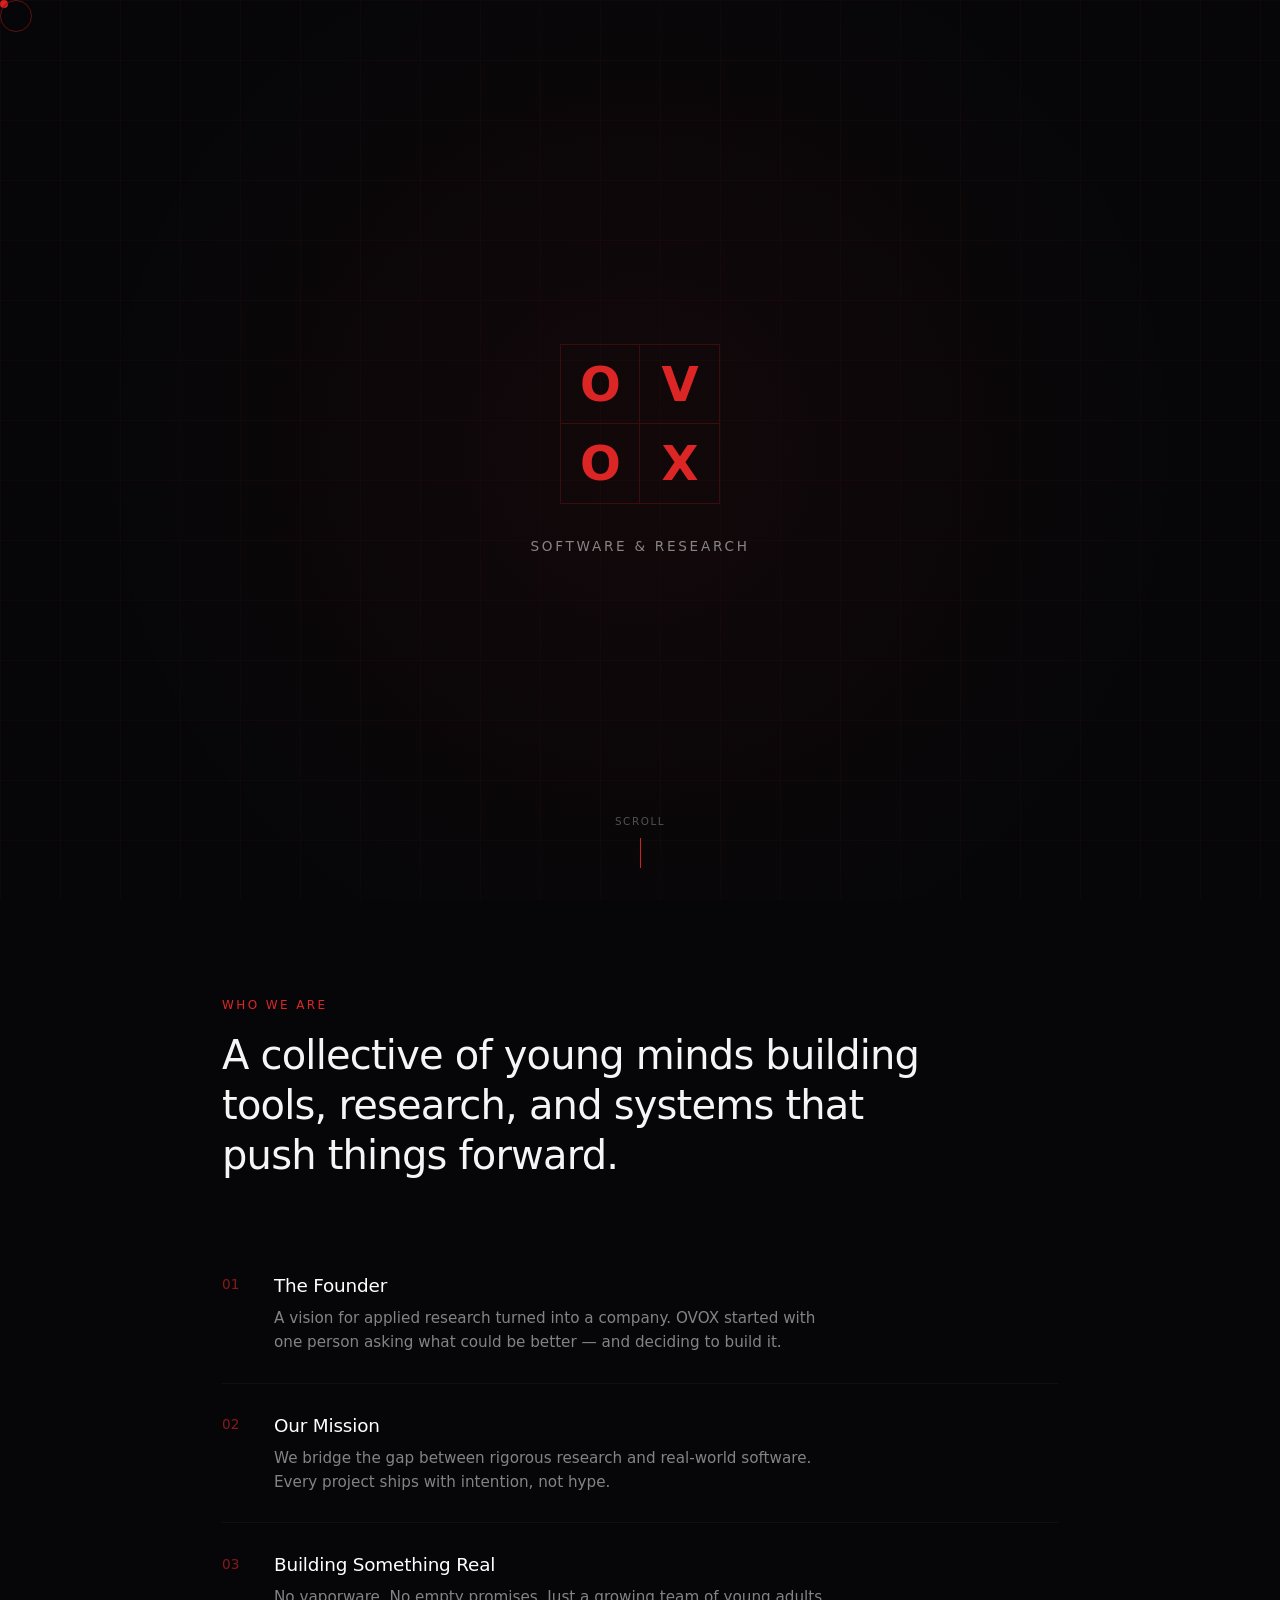
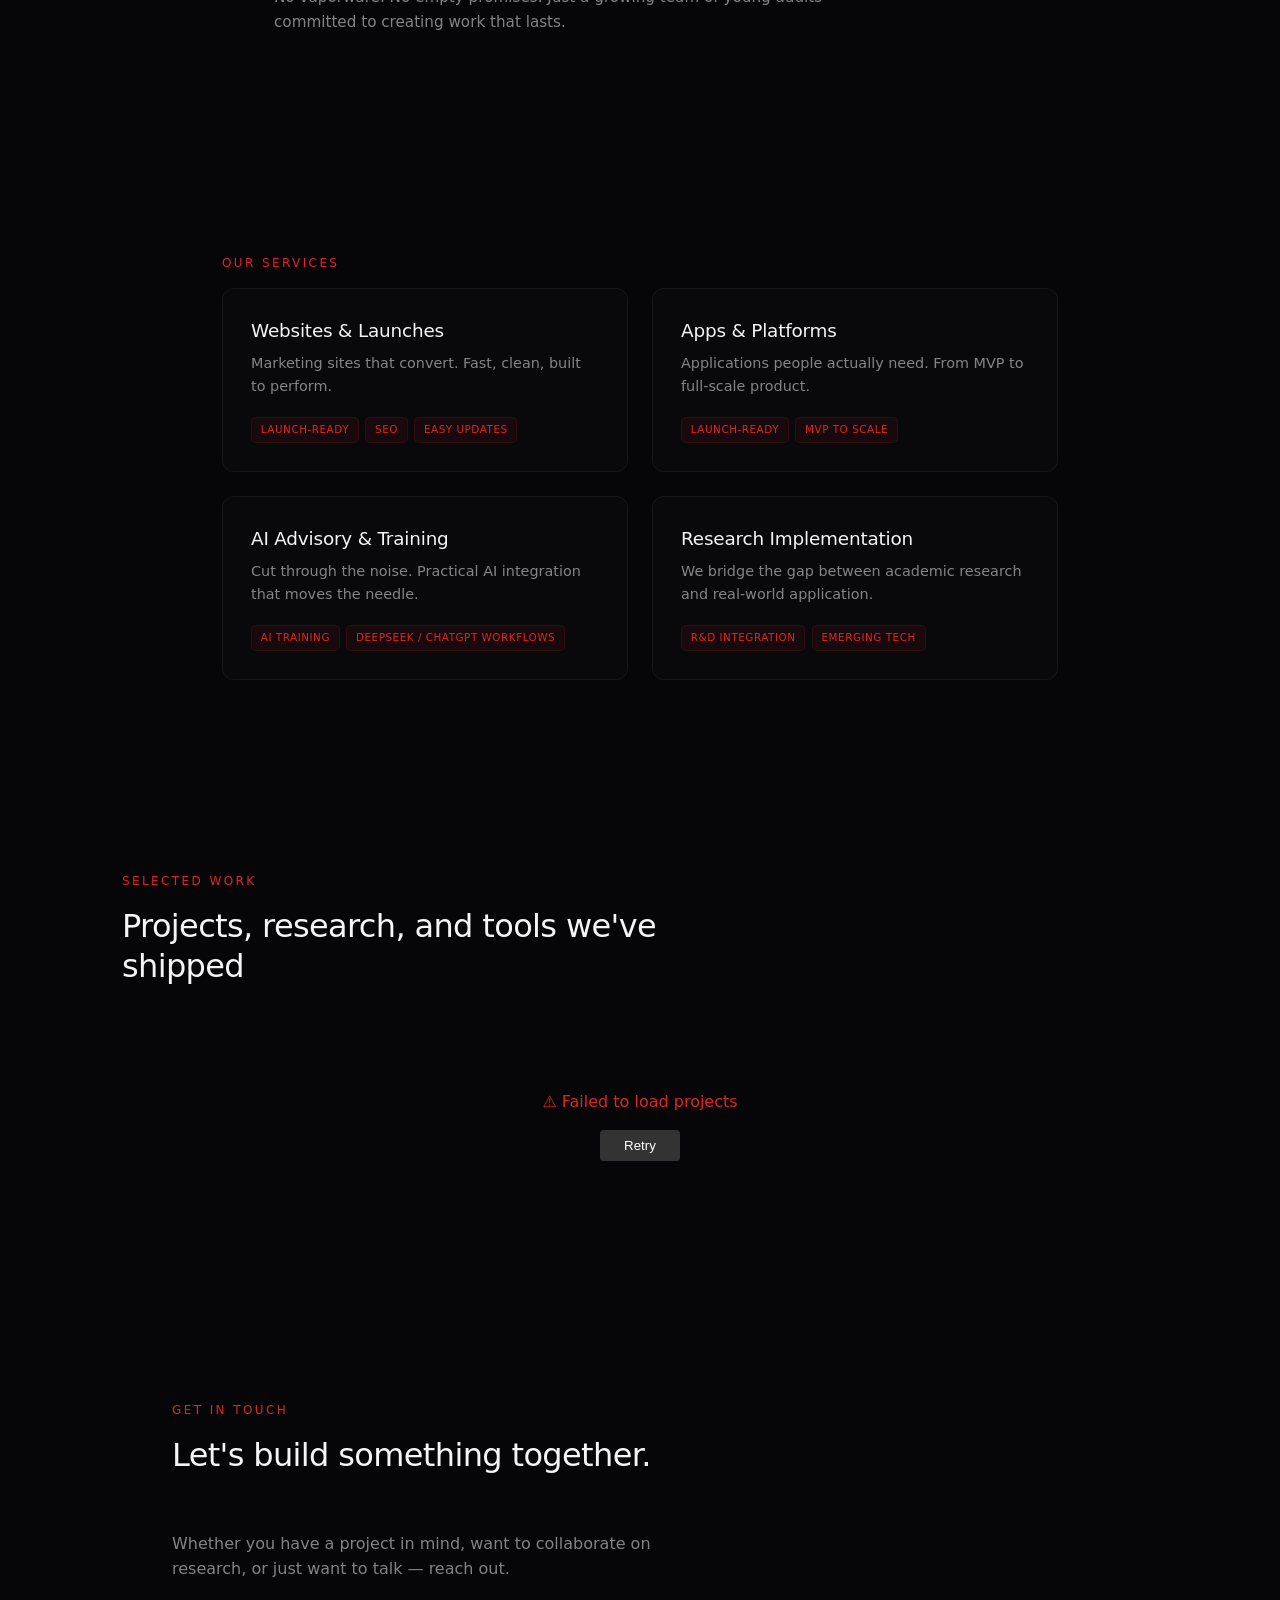
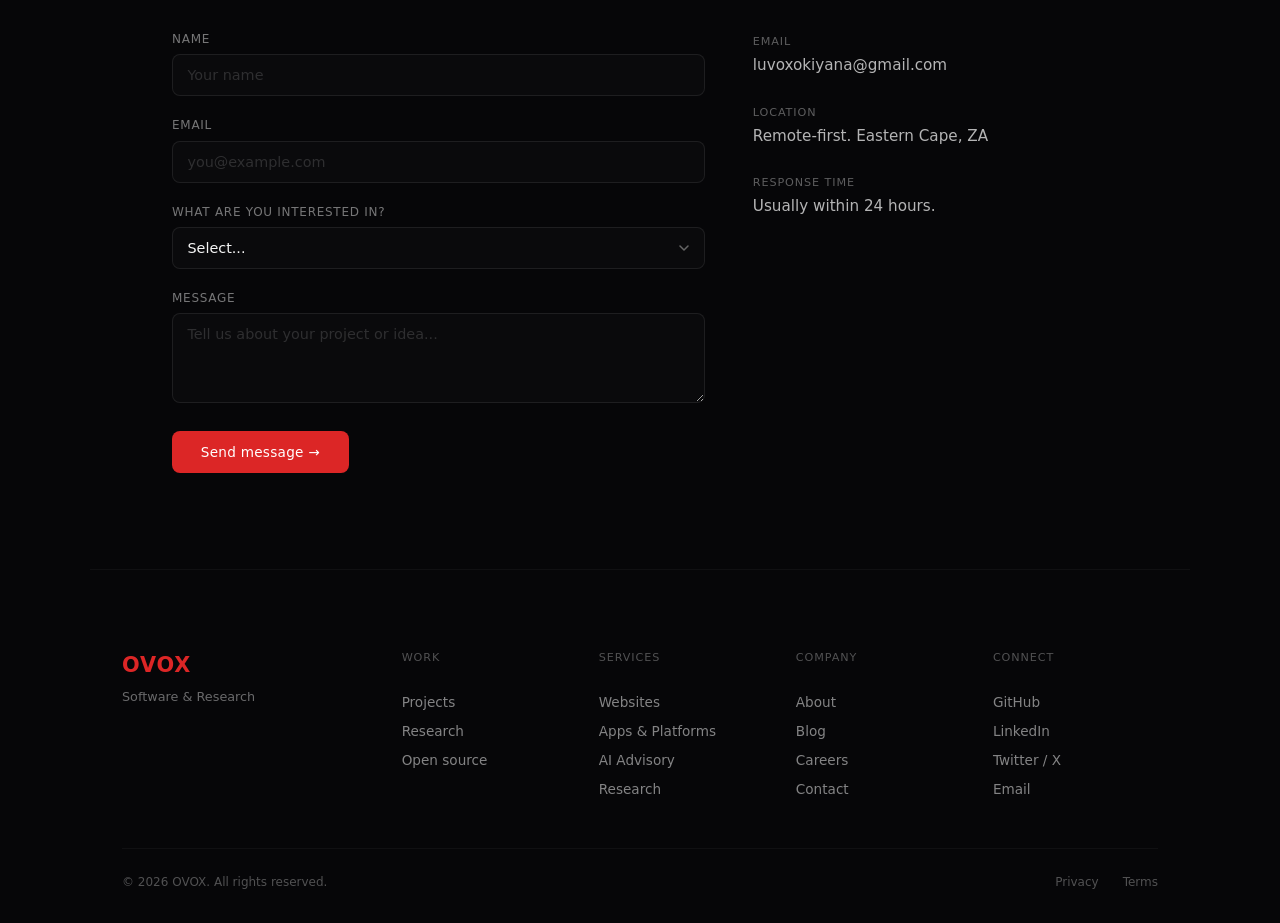
==== commit eee437b6: "fixed send messages problem" ====
--- a/index.html
+++ b/index.html
@@ -203,119 +203,70 @@
     </section>
 
     <!-- ========== CONTACT ========== -->
-    <section class="contact reveal" id="contact">
-      <span class="subheading">Get in touch</span>
-      <h2 class="section-heading">Let's build something together.</h2>
-      <p class="contact-intro">
-        Whether you have a project in mind, want to collaborate on research, or
-        just want to talk — reach out.
-      </p>
-      <div class="contact-grid">
+<section class="contact reveal" id="contact">
+    <span class="subheading">Get in touch</span>
+    <h2 class="section-heading">Let's build something together.</h2>
+    <p class="contact-intro">Whether you have a project in mind, want to collaborate on research, or just want to talk — reach out.</p>
+    <div class="contact-grid">
         <div class="contact-form-wrapper">
-          <!-- ========== FORMSPREE FORM (NO API KEY IN JS) ========== -->
-          <form
-            class="contact-form"
-            action="https://formspree.io/f/xykqqbay"
-            method="POST"
-            id="contactForm"
-            novalidate
-          >
-            <!-- Required hidden fields for Formspree -->
-            <input
-              type="hidden"
-              name="_subject"
-              value="New message from OVOX website"
-            />
-            <input type="hidden" name="_replyto" value="email" />
-            <input type="hidden" name="_captcha" value="false" />
-
-            <div class="form-group">
-              <label for="name">Name</label>
-              <input
-                type="text"
-                id="name"
-                name="name"
-                placeholder="Your name"
-                required
-                aria-required="true"
-              />
-              <span class="form-error" id="nameError"
-                >Please enter your name</span
-              >
+            <form class="contact-form" 
+                  id="contactForm"
+                  novalidate>
+                
+                <div class="form-group">
+                    <label for="name">Name</label>
+                    <input type="text" id="name" name="name" placeholder="Your name" required aria-required="true" />
+                    <span class="form-error" id="nameError">Please enter your name</span>
+                </div>
+                
+                <div class="form-group">
+                    <label for="email">Email</label>
+                    <input type="email" id="email" name="email" placeholder="you@example.com" required aria-required="true" />
+                    <span class="form-error" id="emailError">Please enter a valid email</span>
+                </div>
+                
+                <div class="form-group">
+                    <label for="type">What are you interested in?</label>
+                    <select id="type" name="interest">
+                        <option value="">Select...</option>
+                        <option value="project">New project</option>
+                        <option value="research">Research collaboration</option>
+                        <option value="advisory">AI advisory</option>
+                        <option value="other">Something else</option>
+                    </select>
+                </div>
+                
+                <div class="form-group">
+                    <label for="message">Message</label>
+                    <textarea id="message" name="message" rows="4" placeholder="Tell us about your project or idea..." required aria-required="true"></textarea>
+                    <span class="form-error" id="messageError">Please enter a message</span>
+                </div>
+                
+                <button type="submit" class="submit-btn" id="submitBtn">
+                    <span class="btn-text">Send message →</span>
+                    <span class="btn-loader" style="display: none;">⏳</span>
+                </button>
+                
+                <div id="formStatus" class="form-status" style="display: none;"></div>
+            </form>
+        </div>
+        
+        <div class="contact-info">
+            <div class="info-item">
+                <span class="info-label">Email</span>
+                <a href="mailto:luvoxokiyana@gmail.com" class="info-value">luvoxokiyana@gmail.com</a>
             </div>
-
-            <div class="form-group">
-              <label for="email">Email</label>
-              <input
-                type="email"
-                id="email"
-                name="email"
-                placeholder="you@example.com"
-                required
-                aria-required="true"
-              />
-              <span class="form-error" id="emailError"
-                >Please enter a valid email</span
-              >
+            <div class="info-item">
+                <span class="info-label">Location</span>
+                <span class="info-value">Remote-first. Eastern Cape, ZA</span>
             </div>
-
-            <div class="form-group">
-              <label for="type">What are you interested in?</label>
-              <select id="type" name="interest">
-                <option value="">Select...</option>
-                <option value="project">New project</option>
-                <option value="research">Research collaboration</option>
-                <option value="advisory">AI advisory</option>
-                <option value="other">Something else</option>
-              </select>
+            <div class="info-item">
+                <span class="info-label">Response time</span>
+                <span class="info-value">Usually within 24 hours.</span>
             </div>
-
-            <div class="form-group">
-              <label for="message">Message</label>
-              <textarea
-                id="message"
-                name="message"
-                rows="4"
-                placeholder="Tell us about your project or idea..."
-                required
-                aria-required="true"
-              ></textarea>
-              <span class="form-error" id="messageError"
-                >Please enter a message</span
-              >
-            </div>
-
-            <button type="submit" class="submit-btn" id="submitBtn">
-              <span class="btn-text">Send message →</span>
-              <span class="btn-loader" style="display: none">⏳</span>
-            </button>
-
-            <div
-              id="formStatus"
-              class="form-status"
-              style="display: none"
-            ></div>
-          </form>
-        </div>
-
-        <div class="contact-info">
-          <div class="info-item">
-            <span class="info-label">Email</span>
-            <a href="mailto:luvoxokiyana@gmail.com" class="info-value"
-              >luvoxokiyana@gmail.com</a
-            >
-          </div>
-          <div class="info-item">
-            <span class="info-label">Location</span>
-            <span class="info-value">Remote-first. Eastern Cape, ZA</span>
-          </div>
-          <div class="info-item">
-            <span class="info-label">Response time</span>
-            <span class="info-value">Usually within 24 hours.</span>
-          </div>
-        </div>
-      </div>
-    </section>
+        </div>
+    </div>
+</section>
 
     <!-- ========== FOOTER ========== -->
     <footer class="footer">
